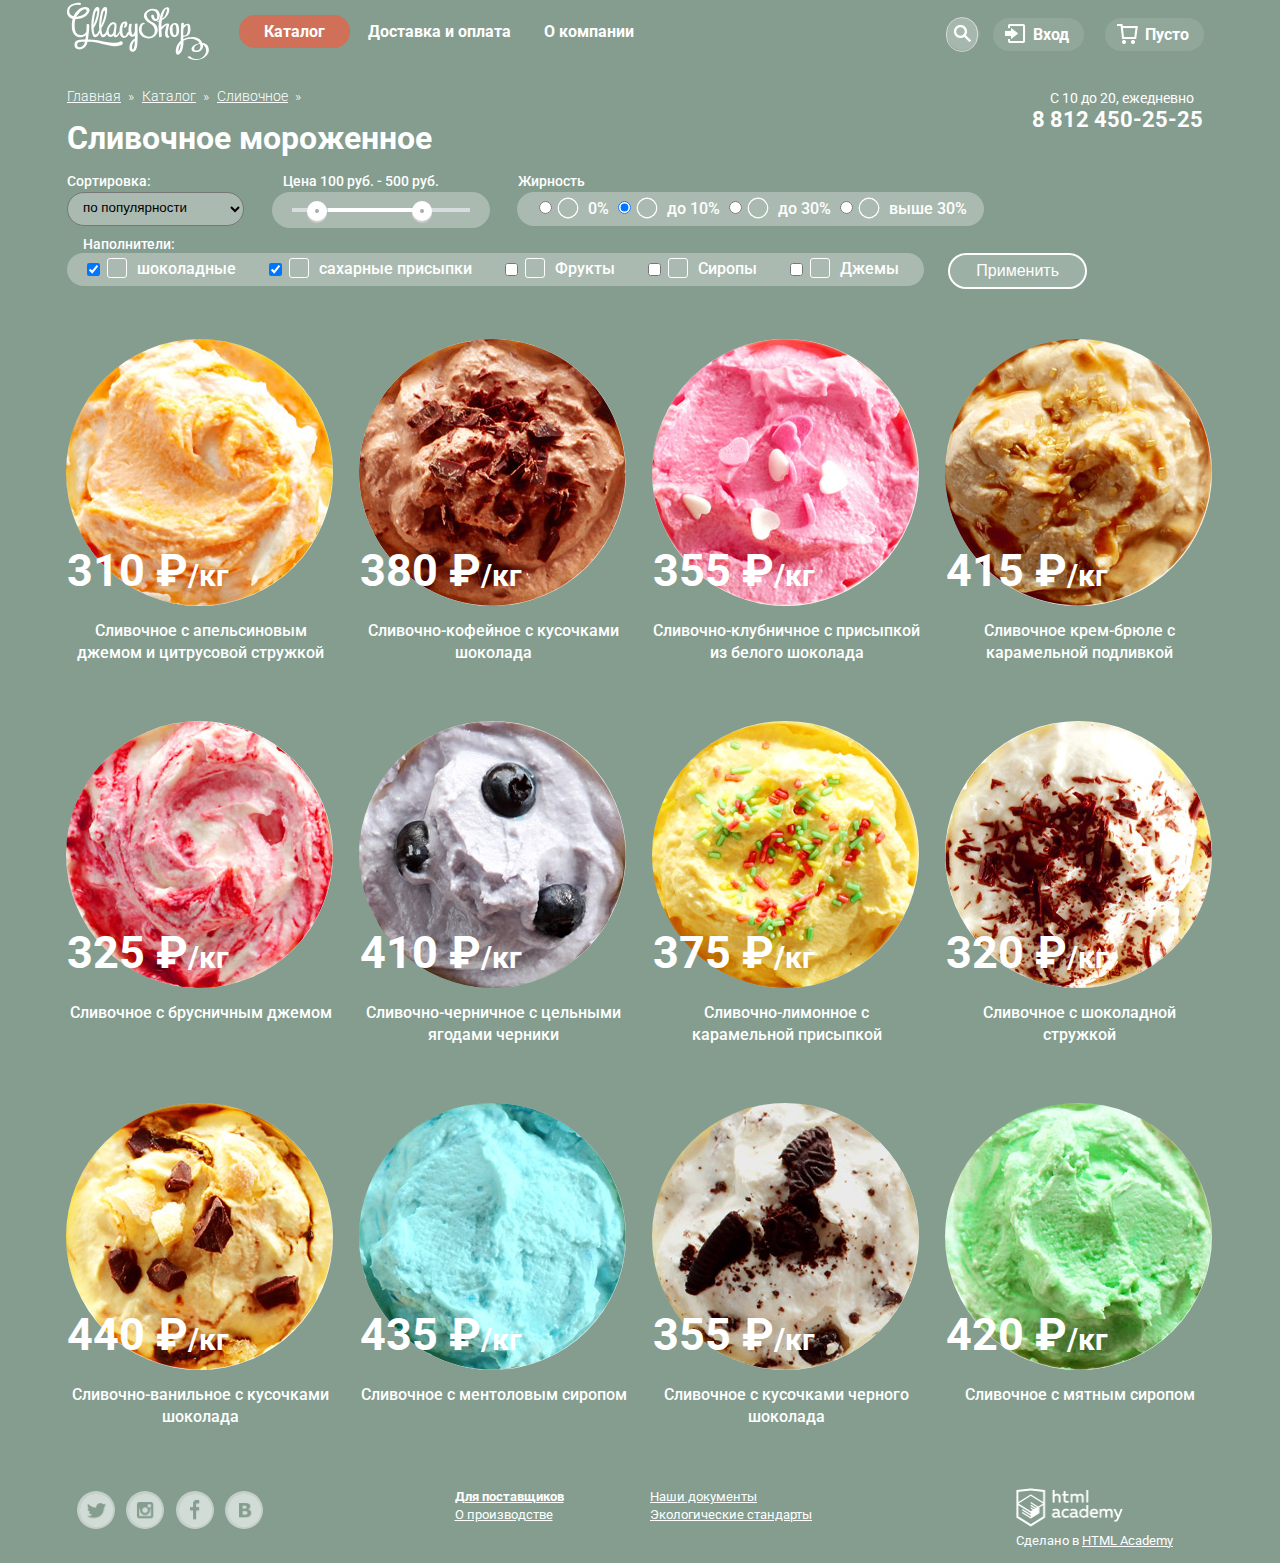
==== catalog.html @ 7d5a2103 "Оформил ползунки в фильтре" ====
<!DOCTYPE html>
<html lang="ru">
  <head>
    <meta charset="utf-8">
    <title>Мороженное Глейси</title>
    <link href="css/normalize.css" rel="stylesheet">
    <link href="https://fonts.googleapis.com/css?family=Roboto:400,500,700&amp;subset=cyrillic" rel="stylesheet">
    <link href="css/style.css" rel="stylesheet">
  </head>
  <body>
  	<header class="main-header">
      <a class="main-header-logo">
          <img src="img/index-logo.svg" width="185" height="53" alt="Логотип магазина Глейси">
        </a>
  		<nav class="main-navigation">
            <ul class="site-navigation">
              <li class="main-navigation-catalog"><span class="text-site-navigation"><a href="catalog.html">Каталог</a></span></li>
              <li class="main-navigation-li"><span class="text-site-navigation"><a href="payment.html">Доставка и оплата</a></span></li>
              <li class="main-navigation-li"><span class="text-site-navigation"><a href="company.html">О компании</a></span></li>
            </ul>
            <ul class="user-navigation">
              <li class="search"><a class="search-form" href="search-link"></a>
                <div class="search-block">
                    <input type="text" class="search-form" placeholder="Что ищем?">
                </div>
              </li>
              <li class="enter"><a class="enter-picture" href="login-link">Вход</a>
                <div class="enter-block">
                    <input class="enter-form" type="text" placeholder="Электронная почта">
                    <input class="enter-form" type="password" placeholder="Пароль">
                    <a href="#" class="button enter-button">Войти</a>
                    <a href="#" class="enter-text">Забыли пароль?</a>
                    <a href="#" class="enter-text">Новая регистрация</a>
                </div>
              </li>
              <li class="cart"><a class="basket" href="shopping-cart-link">Пусто</a></li>
            </ul>
      </nav>
  	</header>
  	<main class="container">
      <div class="time-phone-box">
      <span class="time">С 10 до 20, ежедневно<br></span>
      <span class="numbers">8 812 450-25-25</span>
      </div>
      <ul class="catalog-list">
        <li class="catalog-list-item"><a href="/">Главная</a></li>
        <li class="catalog-list-item"><a href="/catalog/">Каталог</a></li>  
        <li class="catalog-list-ice-cream"><a class="catalog-list-ice-cream-pick" href="/catalog/ice-cream/">Сливочное</a></li>
      </ul>

  		<h1>Сливочное мороженное</h1>

      
      <section class="sort-section">
        <form class="sort-form" method="get" action="https://echo.htmlacademy.ru">
          <div class="sort-cost-location">
          <div class="filter-type-name">Сортировка:
          <div class="filter-type-container">
            <select class="filter-type">
            <option value="popular" selected>по популярности</option>
            <option value="cheap">сначала недорогие</option>
            <option value="expensive">сначала дорогие</option>
            <option value="fatness">по жирности</option>
            </select> 
          </div>
          </div>

          <fieldset class="filter-item">
          <div class="range-name">Цена 100 руб. - 500 руб.</div>
            <div class="range-filter">
              <div class="range-controls">
                <div class="scale">
                  <div class="bar" style="margin-left: 20%; width: 50%"></div>
                </div>

            <div class="toggle toggle-min"></div>
            <div class="toggle toggle-max"></div>
            </div>
          </div>

          </fieldset>

          <div class="fatness-filter-name">Жирность</div>
          <div class="fatness-filter">
              <input type="radio" name="fat" value="0%" id="filter-fat-0">
              <label for="filter-fat-0">0%</label>

              <input type="radio" name="fat" value="10%" id="filter-fat-10" checked>
              <label for="filter-fat-10">до 10%</label>

              <input type="radio" name="fat" value="30%" id="filter-fat-30">
              <label for="filter-fat-10">до 30%</label>

              <input type="radio" name="fat" value="more30%" id="filter-fat-more-30">
              <label for="filter-fat-10">выше 30%</label>
        
          </div>
      </div>
            <div class="fillings-wrap">
            <div class="fillings-filter-name">Наполнители:</div>
              <div class="fillings-filter">
                <input type="checkbox" name="chocolate" id="chocolate" checked>
                <label for="chocolate">шоколадные</label>

                <input type="checkbox" name="sugar" id="sugar" checked>
                <label for="sugar">сахарные присыпки</label>

                <input type="checkbox" name="fruits" id="fruits">
                <label for="fruits">Фрукты</label>

                <input type="checkbox" name="syrups" id="syrups">
                <label for="syrups">Сиропы</label>

                <input type="checkbox" name="jams" id="jams">
                <label for="jams">Джемы</label>
              </div>
              <button class="filter-button" type="submit" value="Применить">Применить</button>
            </div>
        </form>
      </section>



  		<section class="products">
  			<h2 class="visually-hidden">Каталог сливочного мороженного</h2>
        <div class="catalog-box">
        <section class="box-item">
          <div class="item-hover">
             <a class="button btn-item-hover" href="#">Быстрый просмотр</a>
                <div class="item-hover-content"> 
  					<img src="img/ice-cream-1.jpg" width="267" height="267" alt="Сливочное с апельсиновым джемом и цитрусовой стружкой">
            <p class="item-price"><span>310 &#8381;</span>/кг</p>
            <a href="#">Сливочное с апельсиновым джемом и цитрусовой стружкой</a>
                </div>
  				</div>
        </section>
        <section class="box-item">
          <div class="item-hover">
  				  <a class="button btn-item-hover" href="#">Быстрый просмотр</a>
              <div class="item-hover-content"> 
            <img src="img/ice-cream-2.jpg" width="267" height="267" alt="Сливочно-кофейное с кусочками шоколада">
            <p class="item-price"><span>380 &#8381;</span>/кг</p>
            <a href="#">Сливочно-кофейное с кусочками шоколада</a>
              </div>
          </div>
        </section>
        <section class="box-item">
          <div class="item-hover">
  				  <a class="button btn-item-hover" href="#">Быстрый просмотр</a>
               <div class="item-hover-content"> 
            <img src="img/ice-cream-3.jpg" width="267" height="267" alt="Сливочно-клубничное с присыпкой из белого шоколада">
            <p class="item-price"><span>355 &#8381;</span>/кг</p>
            <a href="#">Сливочно-клубничное с присыпкой из белого шоколада</a>
               </div>
          </div>
        </section>
        <section class="box-item">
          <div class="item-hover">
  				  <a class="button btn-item-hover" href="#">Быстрый просмотр</a>
                <div class="item-hover-content"> 
            <img src="img/ice-cream-4.jpg" width="267" height="267" alt="Сливочное крем-брюле с карамельной подливкой">
            <p class="item-price"><span>415 &#8381;</span>/кг</p>
            <a href="#">Сливочное крем-брюле с карамельной подливкой</a>
                </div>
          </div>
        </div>
        </section>
        <div class="catalog-box">
        <section class="box-item">
          <div class="item-hover">
             <a class="button btn-item-hover" href="#">Быстрый просмотр</a>
                <div class="item-hover-content"> 
            <img src="img/ice-cream-5.jpg" width="267" height="267" alt="Сливочное с брусничным джемом">
            <p class="item-price"><span>325 &#8381;</span>/кг</p>
            <a href="#">Сливочное с брусничным джемом</a>
                </div>
          </div>
        </section>
        <section class="box-item">
          <div class="item-hover">
             <a class="button btn-item-hover" href="#">Быстрый просмотр</a>
                <div class="item-hover-content"> 
            <img src="img/ice-cream-6.jpg" width="267" height="267" alt="Сливочно-черничное с цельными ягодами черники">
            <p class="item-price"><span>410 &#8381;</span>/кг</p>
            <a href="#">Сливочно-черничное с цельными ягодами черники</a>
                </div>
          </div>
        </section>
        <section class="box-item">
          <div class="item-hover">
            <a class="button btn-item-hover" href="#">Быстрый просмотр</a>
               <div class="item-hover-content"> 
            <img src="img/ice-cream-7.jpg" width="267" height="267" alt="Сливочно-лимонное с карамельной присыпкой">
            <p class="item-price"><span>375 &#8381;</span>/кг</p>
            <a href="#">Сливочно-лимонное с карамельной присыпкой</a>
               </div>
          </div>
        </section>
        <section class="box-item">
          <div class="item-hover">
            <a class="button btn-item-hover" href="#">Быстрый просмотр</a>
                <div class="item-hover-content"> 
            <img src="img/ice-cream-8.jpg" width="267" height="267" alt="Сливочное с шоколадной стружкой">
            <p class="item-price"><span>320 &#8381;</span>/кг</p>
            <a href="#">Сливочное с шоколадной стружкой</a>
                </div>
          </div>
        </div>
        </section>
        <div class="catalog-box">
        <section class="box-item">
          <div class="item-hover">
             <a class="button btn-item-hover" href="#">Быстрый просмотр</a>
                <div class="item-hover-content"> 
            <img src="img/ice-cream-9.jpg" width="267" height="267" alt="Сливочно-ванильное с кусочками шоколада">
            <p class="item-price"><span>440 &#8381;</span>/кг</p>
            <a href="#">Сливочно-ванильное с кусочками шоколада</a>
                </div>
          </div>
        </section>
        <section class="box-item">
          <div class="item-hover">
             <a class="button btn-item-hover" href="#">Быстрый просмотр</a>
                <div class="item-hover-content"> 
            <img src="img/ice-cream-10.jpg" width="267" height="267" alt="Сливочное с ментоловым сиропом">
            <p class="item-price"><span>435 &#8381;</span>/кг</p>
            <a href="#">Сливочное с ментоловым сиропом</a>
                </div>
          </div>
        </section>
        <section class="box-item">
          <div class="item-hover">
             <a class="button btn-item-hover" href="#">Быстрый просмотр</a>
                <div class="item-hover-content"> 
            <img src="img/ice-cream-11.jpg" width="267" height="267" alt="Сливочное с кусочками черного шоколада">
            <p class="item-price"><span>355 &#8381;</span>/кг</p>
            <a href="#">Сливочное с кусочками черного шоколада</a>
                </div>
          </div>
        </section>
        <section class="box-item">
          <div class="item-hover">
            <a class="button btn-item-hover" href="#">Быстрый просмотр</a>
                <div class="item-hover-content"> 
            <img src="img/ice-cream-12.jpg" width="267" height="267" alt="Сливочное с мятным сиропом">
            <p class="item-price"><span>420 &#8381;</span>/кг</p>
            <a href="#">Сливочное с мятным сиропом</a>
                </div>
          </div>
        </div>
        </section>
  		</section>

    <footer class="main-footer">
      <div class="footer-social">
        <ul class="social-list">
          <li><a class="social-button" href="#"><span class="visually-hidden">Твиттер</span>
<svg id="Тветер" xmlns="http://www.w3.org/2000/svg" width="38" height="38" xmlns:xlink="http://www.w3.org/1999/xlink"  viewBox="0 0 37.219 37.22">
  <metadata><?xpacket begin="﻿" id="W5M0MpCehiHzreSzNTczkc9d"?>
<x:xmpmeta xmlns:x="adobe:ns:meta/" x:xmptk="Adobe XMP Core 5.6-c142 79.160924, 2017/07/13-01:06:39        ">
   <rdf:RDF xmlns:rdf="http://www.w3.org/1999/02/22-rdf-syntax-ns#">
      <rdf:Description rdf:about=""/>
   </rdf:RDF>
</x:xmpmeta>                          
<?xpacket end="w"?></metadata>
<defs>
    <style>
      .cls-1 {
        fill: #fff;
        fill-rule: evenodd;
        opacity: 0.5;
      }

      .cls-2 {
        opacity: 0.8;
      }
    </style>
  </defs>
  <path id="Обводка" class="cls-1" d="M46.925,2349.24a18.62,18.62,0,1,1-18.62,18.62A18.616,18.616,0,0,1,46.925,2349.24Zm-0.061,2.99a15.69,15.69,0,1,1-15.692,15.69A15.688,15.688,0,0,1,46.865,2352.23Z" transform="translate(-28.313 -2349.25)"/>
  <image id="Твитер" class="cls-2" x="2.688" y="2.75" width="32" height="32" xlink:href="[data-uri]">
</svg>
          </a></li>
          <li><a class="social-button" href="#"><span class="visually-hidden">Инстаграм</span>
            <svg id="Инста" xmlns="http://www.w3.org/2000/svg" xmlns:xlink="http://www.w3.org/1999/xlink" width="38" height="38" viewBox="0 0 37.219 37.22">
  <metadata><?xpacket begin="﻿" id="W5M0MpCehiHzreSzNTczkc9d"?>
<x:xmpmeta xmlns:x="adobe:ns:meta/" x:xmptk="Adobe XMP Core 5.6-c142 79.160924, 2017/07/13-01:06:39        ">
   <rdf:RDF xmlns:rdf="http://www.w3.org/1999/02/22-rdf-syntax-ns#">
      <rdf:Description rdf:about=""/>
   </rdf:RDF>
</x:xmpmeta>
                          
<?xpacket end="w"?></metadata>
<defs>
    <style>
      .cls-1 {
        fill: #fff;
        fill-rule: evenodd;
        opacity: 0.5;
      }

      .cls-2 {
        opacity: 0.8;
      }
    </style>
  </defs>
  <path id="Обводка" class="cls-1" d="M95.925,2349.24a18.62,18.62,0,1,1-18.62,18.62A18.616,18.616,0,0,1,95.925,2349.24Zm-0.061,2.99a15.69,15.69,0,1,1-15.692,15.69A15.688,15.688,0,0,1,95.865,2352.23Z" transform="translate(-77.313 -2349.25)"/>
  <image id="_" data-name="&apos;=]" class="cls-2" x="2.688" y="2.75" width="32" height="32" xlink:href="[data-uri]"/>
</svg>
          </a></li>
          <li><a class="social-button" href="#"><span class="visually-hidden">Фейсбук</span>
          <svg id="ФБ" xmlns="http://www.w3.org/2000/svg" xmlns:xlink="http://www.w3.org/1999/xlink" width="38" height="38" viewBox="0 0 37.218 37.22">
  <metadata><?xpacket begin="﻿" id="W5M0MpCehiHzreSzNTczkc9d"?>
<x:xmpmeta xmlns:x="adobe:ns:meta/" x:xmptk="Adobe XMP Core 5.6-c142 79.160924, 2017/07/13-01:06:39        ">
   <rdf:RDF xmlns:rdf="http://www.w3.org/1999/02/22-rdf-syntax-ns#">
      <rdf:Description rdf:about=""/>
   </rdf:RDF>
</x:xmpmeta>
                          
<?xpacket end="w"?></metadata>
<defs>
    <style>
      .cls-1 {
        fill: #fff;
        fill-rule: evenodd;
        opacity: 0.5;
      }

      .cls-2 {
        opacity: 0.8;
      }
    </style>
  </defs>
  <path id="Обводка" class="cls-1" d="M144.925,2349.24a18.62,18.62,0,1,1-18.619,18.62A18.616,18.616,0,0,1,144.925,2349.24Zm-0.06,2.99a15.69,15.69,0,1,1-15.692,15.69A15.687,15.687,0,0,1,144.865,2352.23Z" transform="translate(-126.313 -2349.25)"/>
  <image id="ФБ-2" data-name="ФБ" class="cls-2" x="2.687" y="2.75" width="32" height="32" xlink:href="[data-uri]"/>
</svg>

          </a></li>
          <li><a class="social-button" href="#"><span class="visually-hidden">Вконтакте</span>
          <svg id="ВК" xmlns="http://www.w3.org/2000/svg" xmlns:xlink="http://www.w3.org/1999/xlink" width="38" height="38" viewBox="0 0 37.218 37.22">
  <metadata><?xpacket begin="﻿" id="W5M0MpCehiHzreSzNTczkc9d"?>
<x:xmpmeta xmlns:x="adobe:ns:meta/" x:xmptk="Adobe XMP Core 5.6-c142 79.160924, 2017/07/13-01:06:39        ">
   <rdf:RDF xmlns:rdf="http://www.w3.org/1999/02/22-rdf-syntax-ns#">
      <rdf:Description rdf:about=""/>
   </rdf:RDF>
</x:xmpmeta>
                        
<?xpacket end="w"?></metadata>
<defs>
    <style>
      .cls-1 {
        fill: #fff;
        fill-rule: evenodd;
        opacity: 0.5;
      }

      .cls-2 {
        opacity: 0.8;
      }
    </style>
  </defs>
  <path id="Обводка_copy" data-name="Обводка copy" class="cls-1" d="M193.925,2349.24a18.62,18.62,0,1,1-18.619,18.62A18.616,18.616,0,0,1,193.925,2349.24Zm-0.06,2.99a15.69,15.69,0,1,1-15.692,15.69A15.687,15.687,0,0,1,193.865,2352.23Z" transform="translate(-175.313 -2349.25)"/>
  <image id="ВК-2" data-name="ВК" class="cls-2" x="2.687" y="2.75" width="32" height="32" xlink:href="[data-uri]"/>
</svg>

          </a></li>
        </ul>
      </div>
      <div class="footer-documetation-location">
      <p class="footer-documetation work-info">
        <a href="supplies.html"><b>Для поставщиков</b></a><br>
        <a href="production.html">О производстве</a>
      </p>
      <p class="footer-documetation operation-info">
        <a href="documentation.html">Наши документы</a><br>
        <a href="ecology.html">Экологические стандарты</a>
      </p>
      </div>
      <p class="footer-logo">
        <a class="footer-logo">
        <img src="img/logo-htmlacademy-small.png" width="107" height="40" alt="Логотип HTML Academy">
        </a><br>
        Сделано в <a href="https://htmlacademy.ru">HTML Academy</a>
        </p>
    </footer>
  </body>
</html>
---- css/style.css ----
body {
	margin: 0;
	padding: 0;

	font-family: Roboto, "Arial", sans-serif;
	font-size: 16px;
	line-height: 22px;
	font-weight: 500;
	color: #ffffff;
	background-color: #849d8f;
	background-position: center;
	background-repeat: no-repeat;
}
a {
	text-decoration: none;
}
img {
	max-width: 100%;
	height: auto;
}
.main-navigation {
	font-size: 16px;
	line-height: 18px;
	font-weight: bold;
	color: #ffffff;
}
.site-navigation,
.site-navigation-list,
.site-navigation-link,
.user-navigation,
.shop-list,
.social-list,
.catalog-press,
.catalog-list,
.catalog-ice,
.ice-cream-list {
	list-style: none;
}
.site-navigation a,
.user-navigation a,
.site-navigation-link a,
.social-list a,
.work-info a,
.operation-info a,
.catalog-press a,
.catalog-ice a,
.ice-cream-list a {
	color: #ffffff;
}
.catalog-press {
	background-color: d07058;
}
.catalog-list {
	font-size: 14px;
	line-height: 16px;
	font-weight: normal;
	color: #ffffff;
	text-decoration: underline;
}
.catalog-list a {
	color: #ffffff;
}
.catalog-ice {
	font-size: 14px;
	line-height: 16px;
	font-weight: normal;
	color: #ffffff;
	text-decoration: none;
}
.catalog-label {
	font-size: 14px;
	line-height: 16px;
	font-weight: 500;
	color: #ffffff;
	text-decoration: none;
}
.ice-cream-list {
	display: flex;
	justify-content: space-between;
	margin: 0;
	padding: 0;
	font-size: 16px;
	line-height: 22px;
	font-weight: 500;
	color: #ffffff;
	text-decoration: underline;
}
.ice-cream-list a:hover {
	color: #ffbc9e;
}
.ice-cream-item {
	width: 267px;
}
.catalog-price-item {
    font-size: 45px;
    line-height: 45px;
    font-weight: bold;
}
.new-ice p {
	font-size: 14px;
	line-height: 16px;
	font-weight: bold;
	color: #323232;
}
.time {
	font-size: 14px;
	line-height: 16px;
	font-weight: bold;
	color: #ffffff;
}
.phone {
	font-size: 22px;
	line-height: 24px;
	font-weight: bold;
	color: #ffffff;
}
.site-wrapper {
  min-width: 940px;
  background-color: #849d8f;
  background-image: url('../img/ice-1.png');
  background-repeat: no-repeat;
  background-position: top center;
  transition: background-image 0.5s ease, background-color 0.5s ease;
}
.site-wrapper::before,
.site-wrapper::after {
  content: "";
  visibility: hidden;
}
.site-wrapper::before {
  background-image: url('../img/ice-2.png');
}
.site-wrapper::after {
  background-image: url('../img/ice-3.png');
}
.slider {
  position: relative;
  padding-top: 321px;
  text-align: center;
  color: #ffffff;
}
.slider-list {
  margin: 0;
  padding: 0;
  list-style: none;
}
.slide-title {
  width: 700px;
  margin: 0 auto;
  margin-bottom: 27px;
  font-size: 60px;
  line-height: 60px;
  font-weight: 800;
}
.button {
  display: inline-block;
  padding: 12px 44px;
  font-weight: 600;
  font-size: 31px;
  line-height: 41px;
  text-align: center;
  color: #ffffff;
  vertical-align: top;
  text-decoration: none;
  text-shadow: 0 2px 5px rgba(160, 32, 11, 0.76);
  background: linear-gradient(to bottom, #f26843 0%, #e74a35 100%);
  border-radius: 50px;
  box-shadow: 0 2px 2px rgba(172, 16, 0, 0.64);
  border: none;
  cursor: pointer;
}
.button:hover {
  background: linear-gradient(to bottom, #f58669 0%, #ec6f5e 100%);
  box-shadow: 0 2px 2px rgba(172, 16, 0, 1);
}
.button:active {
  background: linear-gradient(to bottom, #d84732 0%, #e1613e 100%);
  box-shadow: inset 0 2px 2px rgba(172, 16, 0, 1);
}
.slider-controls label {
  display: inline-block;
  width: 17px;
  height: 17px;
  margin-right: 8px;
  vertical-align: top;
  background-color: transparent;
  border: 2px solid #ffffff;
  border-radius: 50%;
  cursor: pointer;
}
.slider-controls {
  position: absolute;
  bottom: 63px;
  left: 0;
  z-index: 20;
  font-size: 0;
}
.visually-hidden {
  position: absolute;
  width: 1px;
  height: 1px;
  clip: rect(0, 0, 0, 0);
}
.slide {
  display: none;
}
#product-1:checked ~ .site-wrapper {
  background-color: #849d8f;
  background-image: url('../img/ice-1.png');
}
#product-2:checked ~ .site-wrapper {
  background-color: #8996a6;
  background-image: url('../img/ice-2.png');
}
#product-3:checked ~ .site-wrapper {
  background-color: #9d8b84;
  background-image: url('../img/ice-3.png');
}
#product-1:checked ~ .site-wrapper #slide1,
#product-2:checked ~ .site-wrapper #slide2,
#product-3:checked ~ .site-wrapper #slide3 {
  display: block;
}
#product-1:checked ~ .site-wrapper label[for="product-1"],
#product-2:checked ~ .site-wrapper label[for="product-2"],
#product-3:checked ~ .site-wrapper label[for="product-3"] {
  background-color: #ffffff;
}
.blog {
	font-size: 16px;
	line-height: 22px;
	font-weight: 500;
	color: #323232;
	background-color: #849d8f;
	background-image: url('../img/strawberry.png');
	background-repeat: no-repeat;
}
.blog a {
	font-size: 24px;
	line-height: 30px;
	color: #323232;
	text-decoration: underline;
}
.blog a:hover {
	color: #ffbc9e;
}
.subscription {
	font-size: 16px;
	line-height: 22px;
	font-weight: normal;
	color: #5a5a5a;
	background-color: #849d8f;
	background-image: url('../img/post-background.png');
	background-repeat: no-repeat;
}
.work-info {
	font-size: 13px;
	line-height: 18px;
	font-weight: normal;
	color: #ffffff;
	text-decoration: underline;
}
.operation-info {
	font-size: 13px;
	line-height: 18px;
	font-weight: normal;
	color: #ffffff;
	text-decoration: underline;
}
.footer-logo {
	font-size: 13px;
	line-height: 18px;
	font-weight: normal;
	color: #ffffff;
}
.footer-logo a {
	color: #ffffff;
	text-decoration: underline;
}
.footer-logo a:hover,
.work-info a:hover {
	font-size: 13px;
	line-height: 18px;
	font-weight: normal;
	color: #ffbc9e
}
.operation-info a:hover {
	font-size: 13px;
	line-height: 18px;
	font-weight: normal;
	color: #ffbc9e
}
.footer-logo a:focus,
.work-info a:focus {
	font-size: 4,56px;
	line-height: 5,13px;
	color: #ffbc9e;
}
.operation-info a:focus {
	font-size: 4,56px;
	line-height: 5,13px;
	color: #ffbc9e;
}
.address-template {
	font-size: 14px;
	line-height: 20px;
	font-weight: normal;
	color: #323232;
}
.address-item {
	font-size: 18px;
	line-height: 24px;
	font-weight: bold;
	color: #323232;
}
.login-password-info, 
.new-registration {
	font-size: 13px;
	line-height: 24px;
	font-weight: normal;
	color: #323232;
}
.login-password-info a:hover, 
.new-registration a:hover {
	color: #e84d37;
}	
.main-header {
	display: flex;
	padding-top:10px;
	padding: 0px;
    min-height: 35px;
    width: 1146px;
    margin: 0 auto;
    align-items: center;
}
.main-header img {
  float: left;
  width: 153px;
  height: 63px;
}
.main-header-logo {
	display: block;
}
.main-navigation {
  display: flex;
  width: 1085px;
  margin: 0;
  padding: 0;	
  justify-content: space-between;
  list-style: none;
}
.main-navigation ul {
  margin: 0;
  margin-left: 30px;
  padding: 0;
}
.main-navigation li {
  position: relative;
  display: flex;
  align-items: center;
  min-height: 18px;
  vertical-align: top;
}


.main-navigation-li:hover > a,
.main-navigation a:active {
  margin: 0;
  padding: 0;
  color: black;
  background: #f7f6f3;
}

.main-navigation a:active {
  background: #ededed;
  box-shadow: #696969;
}
.site-navigation-list {
  position: absolute;
  top: 32px;
  left: -38px;
  display: none;
  width: 145px;
  padding: 0;
  color: #323232;
  background-color: #f8f7f4;
  border-radius: 5px;
  box-shadow: 0px 20px 20px 0px rgba(0, 0, 0, 0.6);
}
li:hover .site-navigation-list {
  display: block;
  z-index: 100;
}
.site-navigation-list li {
  margin: 0;
  margin-top: 2px;
  margin-bottom: 3px;
  padding: 0;
}
.site-navigation-list li:first-child {
  display: block;
  width: 113px;
  margin-right: 8px;
  margin-top: 0px;
  margin-left: 6px;
  padding-top: 11px;
  padding-bottom: 4px;
  padding-left: 16px;
  border-bottom: 1px solid #d1d0ce;
  min-height: 17px;
}
.site-navigation-list a {
  display: block;
  width: 123px;
  margin: 0;
  padding-top: 5px;
  padding-bottom: 6px;
  padding-left: 20px;
  font-size: 14px;
  line-height: 16px;
  color: #323232;
  border: 0;
}
.site-navigation-list a:active {
  margin: 0;
  background-color: #d07058;
  border-radius: 0;
  box-shadow: none;
}
.site-navigation-list a:hover,
.site-navigation-list a:active {
  font-weight: 400;
}
.site-navigation-list a:hover {
  margin: 0;
  color: #323232;
  background-color: #fbded7;
  border-radius: 0;
}
.site-navigation-list a:active {
  margin: 0;
  color: #323232;
  background-color: #f6b5a5;
  border-radius: 0;
  box-shadow: none;
}
.site-navigation {
	margin: 0;
	padding: 0;
	display: flex;
	width: 410px;
	align-items: center;
	justify-content: space-between;
}
.site-navigation a {
    padding: 0 15px;
    border-radius: 16px;
	line-height: 33px;
}
.site-navigation li:hover {
	border-radius: 16px;
    background-color: #f8f7f4;
    color: #000000;
}
.site-navigation a:hover {
    color: #000000;
}
.site-navigation a:active {
    color: #000000;
}
.site-navigation a:focus {
    color: #000000;
}
.user-navigation {
	display: flex;
	margin: 0 auto;
	padding: 0;
	width: 267px;
	justify-content: space-between;
}
.user-navigation > li > a {
    color: #ffffff;
    line-height: 33px;
    padding: 0 15px;
    margin: 10px 9px 0 0;
    height: 33px;
    background-color: rgba(255, 255, 255, 0.1);
    margin-top: 5px;
    border-radius: 16px;
}
.user-navigation > li > a:hover {
    background-color: #ffffff;
    color: #000000;
} 
.user-navigation a:focus,
.user-navigation a:hover {
    color: #000000;
    background-color: #ffffff;
    border-radius: 16px;
}
.search {
	position: relative;
	width: 35px;
}
.enter {
	position: relative;
}
.cart {
    position: relative;
}
.user-navigation .search a:focus,
.user-navigation .search a:hover {
    background-color: #849d8f;
}
.search-form::before {
    content: "";
    width: 34px;
    height: 34px;
    top: 5px;
    left: 0px;
    position: absolute;
    display: inline-block;
    background-image: url('../img/search.png');
    background-position: 0 0;
 }
 .search-form:hover::after {
    content: "";
    width: 34px;
    height: 34px;
    top: 5px;
    right: 15px;
    position: absolute;
    display: inline-block;
    background-image: url('../img/search-0.png');
    background-position: 0 0;
 }
.search:hover .search-block,
.enter:hover .enter-block,
.cart:hover .cart-block {
    display: block;
}
.enter-picture::before {
    content: "";
    width: 34px;
    height: 34px;
    top: 12px;
    left: 12px;
    position: absolute;
    display: inline-block;
    background-image: url('../img/enter.png');
    background-repeat: no-repeat;
 }
 .enter-picture:hover::after {
    content: "";
    width: 34px;
    height: 34px;
    top: 12px;
    left: 12px;
    position: absolute;
    background-image: url('../img/enter_copy.png');
    background-repeat: no-repeat;
 }
 .user-navigation .enter a {
 	padding-left: 40px;
 }
.enter:hover .enter-block {
	color: #323232;
}
.basket::before {
    content: "";
    width: 34px;
    height: 34px;
    top: 12px;
    left: 12px;
    position: absolute;
    display: inline-block;
    background-image: url('../img/basket.png');
    background-repeat: no-repeat;
 } 
 .basket:hover::after {
    content: "";
    width: 34px;
    height: 34px;
    top: 12px;
    left: 12px;
    position: absolute;
    background-image: url('../img/basket_copy.png');
    background-repeat: no-repeat;
 }
 .user-navigation .cart a {
 	padding-left: 40px;
 }
.search-block {
    position: absolute;
    top: 43px;
    right: 9px;
    z-index: 100;
    display: none;
    padding: 15px 16px;
    background: #f8f7f4;
    border-radius: 5px;
    box-shadow: 0 20px 20px rgba(0, 0, 0, 0.4);
}
.search-form {
    background-color: #ffffff;
    color: #999999;
    font-size: 14px;
    height: 37px;
    width: 300px;
    margin: 0;
    padding: 10px;
    border: 1px solid #d3d3d2;
}
.enter-block {
    position: absolute;
    top: 43px;
    right: 9px;
    z-index: 100;
    display: none;
    padding: 15px 16px;
    background-color: #f8f7f4;
    border-radius: 5px;
}
.enter-form {
    background-color: #fff;
    color: #323232;
    font-size: 0.875px;
    font-size: 14px;
    height: 37px;
    width: 250px;
    margin: 0;
    padding-left: 12px;
    border: 1px solid #d3d3d2;
    margin-bottom: 10px;
}
.enter-button {
    float: left;
    padding: 3px 27px 4px 30px;
    margin-top: 5px;
    margin-right: 20px;
    font-size: 15px;
    font-weight: bold;
    border: none;
}
.enter-text {
    float: right;
    text-decoration: underline;
    font-size: 13px;
    font-weight: normal;
    color: #333333;
    margin-right: 10px;
    line-height: 20px;
}
.container {
  width: 1146px;
  margin: 0 auto;
  padding: 0 20px;
}
.time-phone-box {
	margin-right: 10px;
	display: block;
	float: right;
}
.time {
	font-size: 14px;
    font-weight: normal;
    padding-left: 18px;
}
.numbers {
    font-size: 22px;
    font-weight: bold;
}
.promo {
	display: flex;
	margin: 0;
	padding: 0;
	justify-content: space-between;	
}
.promo-item {
	width: 560px;
	padding-left: 10px;
}
.news-location {
	display: flex;
	margin: 0;
	padding: 0;
	justify-content: space-between;
}
.news-location-item {
	width: 560px;
}
.about-shop-list {
	display: flex;
	margin: 0;
	padding: 0;
	justify-content: space-between;
}
.about-shop-list-item {
	width: 542px;
}
.main-footer {
	display: flex;
	width: 1146px;
	margin: 0 auto;
	margin-top: 10px;
	padding: 0 10px;

	justify-content: space-between;
}
.social-list {
	display: flex;
	margin-left: 0;
	padding-left: 0;
	justify-content: space-between;
	width: 186px;
}
.social-button:hover path {
    fill: #ffffff;
}
.footer-documetation-location {
	display: flex;
	width: 560px;
	justify-content: space-between;
}
.work-info {
	width: 267px;
	padding-left: 150px;
}
.operation-info {
	width: 293px;
	padding-left: 0px;
}
.footer-logo {
	width: 267px;
	text-align: right;
	padding-right: 50px;
}
.catalog-list {
	display: flex;
	justify-content: flex-start;
}
.catalog-list {
    list-style:none;
    margin: 24px 0 8px;
    padding: 0;
}
.catalog-list li {
    position: relative;
    display: inline-block;
    max-width: 170px;
    font-weight: 300;
    line-height: 1.3;
    vertical-align: top;
    text-overflow: ellipsis;
    padding: 0 21px 0 0;
}
.catalog-list li::after {
    display: block;
    content:' »';
    position:absolute;
    top: 0;
    right: 8px;
}
.catalog-list-ice-cream {
    pointer-events: none;
    cursor: default;
    text-decoration: none;
    list-style: none;
}
.catalog-list .catalog-list-ice-cream {
	text-decoration: none;
}
.sort-cost-location {
	display: flex;
	position: relative;
	width: 1146px;
	margin: 0 auto;
	justify-content: flex-start;
}
.sort-popular {
	width: 193px;
}
.cost-location {
	width: 221px;
}
.fat-location {
	width: 411px;
}
.fat-list {
	display: flex;
	list-style: none;
}
.catalog-fillers {
	display: flex;
	list-style: none;
}
.promo::after {
  content: "";
  display: table;
  clear: both;
}
.promo-item {
  width: 520px;
  margin-top: 41px;
  margin-bottom: 40px;
  padding: 15px 21px 23px 19px;
  min-height: 191px;
}
.promo-item:first-child {
  float: left;
  background-color: #73172b;
  background-image: url('../img/raspberry.jpg');
  border-radius: 11px;
}
.promo-item:last-child {
  float: right;
  background-color: #3a2217;
  background-image: url('../img/chocolate.jpg');
  border-radius: 11px;
}
.promo-item h2 {
  margin-bottom: -2px;
}
.promo-item p {
  margin-bottom: 44px;
  font-weight: 700;
  font-size: 18px;
  line-height: 22px;
}
.promo-item .button {
  display: block;
  float: right;
  padding: 10px 25px 11px 21px;
  font-weight: 700;
  font-size: 18px;
  line-height: 24px;
  text-align: center;
  min-height: 24px;
}
.shop {
  margin-top: 170px;
  margin-bottom: 40px;
  padding: 25px 15px 22px 20px;
  font-size: 16px;
  line-height: 22px;
  color: #323232;
  background-color: #eadcbe;
  background-image: url('../img/waffle.png');

  min-height: 246px;
  border-radius: 15px;
}
.shop p {  
  margin: 0;
  width: 488px;
  padding-left: 57px;
}
.shop > p {
  width: auto;
  margin-bottom: 10px;
  padding-left: 0;
  font-weight: 500;
  font-size: 24px;
  line-height: 30px;
}
.shop-left {
  float: left;
  margin-right: 20px;
}
.shop-right {
  float: right;
}
.news-location: {
	display: flex;
	justify-content: space-between;
}
.blog {
  margin-bottom: 40px;
  width: 540px;
  float: left;
  padding: 22px 0px 0px 20px;
  color: black;
  font-size: 16px;
  line-height: 22px;
  background-color: white;
  background-image: url('../img/strawberry.png');
  min-height: 198px;
  border-radius: 11px;
}
.blog p {
  margin: 0;
  margin-bottom: 5px;
}
.blog a {
  display: inline-block;
  width: 290px;
  font-weight: 700;
  font-size: 24px;
  line-height: 30px;
  color: black;
  border: 0;
  text-decoration: underline;
  vertical-align: top;
}
.subscription {
  float: right;
  width: 560px;
  background-image: url('../img/post-image.png');
  border-radius: 11px;
  min-height: 220px;
  background-color: #849d8f;
  height: auto;
}
.subscription .wrap {
  width: 511px;
  margin: 0 auto;
  margin-top: 5px;
  padding: 29px 18px 29px 21px;
  background-color: #f8f7f4;
  min-height: 151px;
  vertical-align: middle;
  border-radius: 10px;
}
.subscription p {
  margin: 0;
  margin-bottom: 37px;
  font-size: 16px;
  line-height: 22px;
}
.subscription input[type="email"] {
  width: 349px;
  margin-right: 4px;
  padding-top: 8px;
  padding-bottom: 8px;
  padding-left: 15px;
  border: 1px solid rgba(70, 70, 70, 0.48);
  border-radius: 4px;
  min-height: 13px;
}
.subscription input[type="submit"] {
  position: relative;
  left: 6px;
  top: -1px;
  width: 130px;
  height: 45px;
  font-size: 18px;
  line-height: 22px;
  color: white;
}
.wrap .button {
  display: block;
  float: right;
  padding: 8px 10px 8px 11px;
  font-weight: bold;
  font-size: 18px;
  line-height: 24px;
  text-align: center;
  min-height: 24px;
  color: #ffffff;
}
.feedback {
  position: relative;
  width: auto;
  margin: 0px auto;
  background-color: #e9e1c2; 
  background-image: url('../img/map.png');
  background-repeat: no-repeat;
}
.feedback p {
  margin: 0;
}
.map-info {
  position: absolute;
  top: 0;
  right: 0;
  width: 277px;
  margin-top: 63px;
  margin-right: 27px;
  padding-top: 30px;
  padding-left: 25px;
  background-color: white;
  border-radius: 10px;
  min-height: 270px;
}
.feedback .button {
  display: inline-block;
  margin: 0;
  padding: 0;
  width: 250px;
  margin-left: 1px;
  padding-top: 9px;
  font-weight: bold;
  font-size: 18px;
  line-height: 24px;
  min-height: 36px;
  text-align: center;
  vertical-align: top;
}
.map-info p {
  margin-bottom: 25px;
  font-size: 14px;
  line-height: 20px;
  color: black;
}
.hits-box {
  margin-bottom: 40px;
  margin: 0;
  padding: 0;
  font-size: 16px;
  line-height: 22px;
  min-height: 246px;
}
.box-item,
.item-hover-content {
  position: relative;
  display: inline-block;
  float: left;
  width: 267px;
  margin-right: 26px;
  margin-bottom: 40px;
  text-align: center;
  vertical-align: top;
  min-height: 322px;
}
.item-hover-content {
  margin-bottom: -22px;
}
.item-hover {
  position: absolute;
  top: -5px;
  left: -5px;
  width: 277px;
  padding: 0;
  background-color: inherit;
  border-radius: 4px;
  z-index: 45;
}
.box-item:hover .item-hover {
  background-color: rgba(97, 97, 96, 0.3); 
  z-index: 50;
  min-height: 353px;
}
.box-item:hover .btn-item-hover {
  display: inline-block;
  vertical-align: top;
  z-index: 55;
}
.btn-item-hover {
  position: absolute;
  left: 38px;
  bottom: 21px;
  display: none;
  width: 170px;
  padding: 11px 15px 1px 15px;
  font-size: 18px;
  line-height: 24px;
  min-height: 34px;
}
.item-hover-content {
  top: 5px;
  left: 5px;
}
.index-items .box-item::after {
  content: "";
  position: absolute;
  left: 0;
  top: 0;
  width: 61px;
  height: 61px;
  background-color: inherit;
  background-image: url('../img/hit.png');
  z-index: 50;
}
.box-item:last-child {
  margin-right: 0;
}
.box-item img {
  width: 267px;
  height: 267px;
  margin-left: -2px;
  border-radius: 50%;
}
.item-price {
  position: relative;
  top: -94px;
  font-weight: 700;
  font-size: 30px;
  line-height: 45px;
  text-align: left;
}
.item-price span {
  font-size: 45px;
}
.item-price img {
  width: 31px;
  height: 33px;
  margin-left: -8px;
  border-radius: 0;
}
.item-hover-content a {
  position: relative;
  top: -102px;
  line-height: 22px;
  z-index: 20;
  color: #ffffff;
}
.item-wrap-a {
  width: 258px;
  margin: 0 auto;
}
.catalog-box {
	margin-top: 20px;
	display: flex;
	justify-content: space-between;
}
.filter-form input[type=submit] {
    float: left;
    margin-top: 23px;
    margin-bottom: 0;
    border: 2px solid #fff;
    box-shadow: none;
    background-image: none;
    background-color: #9aaea3;
    line-height: 1.3;
    padding: 6px 27px;
}
.filter-form input[type=submit]:active {
    background-color: #eaeaea;
    color: #000;
    box-shadow: inset 0 2px 1px #696969;
}
.filter-form input[type=submit]:hover {
    background-color: #fafbfb;
    color: #000;
}
.filter-type-container::after {
    top: 15px;
    right: 15px;
    width: 0;
    height: 0;
    border: 4px solid #fff;
}
.filter-type {
    display: block;
    background: #aabab0;
    border-radius: 20px;
    text-overflow: ellipsis;
    padding: 6px 25px 9px 11px;
}
.text-filter {
	font-size: bold;
	color: red;
}
.filter-type span {
	color: blue;
}
.filter-type-container:hover .filter-type {
    background: #fff;
    color: #000;
}
.filter-type-name {
    max-width:170px;
    margin-bottom:7px;
    font-size:14px;
}
.filter-type-container {
	top: 20px;
}
.range-name {
    position: relative;
    max-width: 170px;
    margin-bottom: 7px;
    padding-left: 16px;
    font-size: 14px;
    margin-left: 30px;
}
.range-filter {
	position: absolute;
	left: 205px;
	top: 22px;
    width: 218px;
    color: #fff;
    background: #aabab0;
    border-radius: 20px;
    text-overflow: ellipsis;
}
.fatness-filter-name {
	left: 435px;
	position: absolute;
    padding-left: 16px;
    font-size: 14px;
}
.fatness-filter {
	position: absolute;
	left: 430px;
	top: 22px;
    padding-left: 17px;
    padding-right: 17px;
    background: #aabab0;
    border-radius: 20px;
    margin-left: 20px;
}
.fatness-filter label {
    display:inline-block;
    position:relative;
    max-width:750px;
    min-height:22px;
    padding-left:29px;
    font-size:16px;
    margin-top: 6px;
    margin-bottom: 6px;
    cursor:pointer;
}
.fatness-filter label::before {
    content: '';
    position: absolute;
    top: 1px;
    left: 0;
    width: 12px;
    height: 12px;
    border: 3px solid #aabab0;
    border-radius: 50%;
    box-shadow: 0 0 0 1.4px #fff;
}
.fatness-filter label:hover::before {
    box-shadow: 0 0 0 2.4px #fff;
}
.fillings-wrap {
	position: relative;
    display: flex;
    justify-content: space-between;
    width: 1020px;
}
.fillings-filter-name {
    position: relative;
    max-width: 170px;
    padding-left: 16px;
    font-size: 14px;
    text-overflow: ellipsis;
}
.fillings-filter {
	position: absolute;
	margin: 0;
	padding: 0;
	top: 20px;
    padding-left:16px;
    padding-top: 5px;
    background: #aabab0;
    border-radius: 20px;
}
.fillings-filter label {
    display:inline-block;
    position:relative;
    max-width:750px;
    min-height:22px;
    margin-right:25px;
    margin-bottom:6px;
    padding-left:30px;
    font-size:16px;
    cursor:pointer;
    vertical-align:middle;
}
.fillings-filter label::before {
    content:'';
    display:block;
    position:absolute;
    left:0;
    width:18px;
    height:18px;
    border:1px solid #fff;
    border-radius:3px;
}
.apply {
	position: absolute;
	width: 55px;
	top: 25px;
	right: 150px;
	background-color: #a6b7ae;
	border-radius: 20px;
	padding: 3px 11px 3px 11px;
}
.btn-filter {
	display: inline-block;
}
.btn-filter:hover {
	color: #353535;
	background-color :#fff
}
.btn-filter:active {
	padding: 7px 28px 7px 30px;
	color: #353535;
	background-color: #eaeaea;
	border: 0;
	box-shadow: inset 0 2px 1px #696969;
}
.products {
	margin-top: 50px;
}
.appointment-form {
    position: fixed;
    display: none;
    top: 50%;
    left: 50%;
    z-index: 100;
    box-sizing: border-box;
    width: 476px;
    height: 442px;
    margin-top: -221px;
    margin-left: -238px;
    padding-right: 25px;
    padding-left: 25px;
    color: #323232;
    background-color: #f8f7f4;
    border-radius: 10px;
}
.appointment-form p {
    font-weight: bold;
    font-size: 24px;
    line-height: 28px;
    margin: 16px 0 0;
}
.appointment-form input {
    box-sizing: border-box;
    width: 267px;
    margin-left: 0;
}
.name-feedback {
	margin-top: 20px;
	padding: 10px 20px 10px 20px;
}
.email-feedback {
	margin-top: 20px;
	padding: 10px 20px 10px 20px;
}
.message-feedback {
    display: block;
    list-style: none;
	margin: 0;
	padding: 0;
	min-height: 40%;
	margin-top: 20px;
	padding: 10px 20px 10px 20px;
}
.position-close {
	position: relative;
}
.modal-close {
    position: absolute;
    top: 15px;
    right: 15px;
    width: 17px;
    height: 17px;
    font-size: 0;
    font-weight: 400;
    background-color: #f8f7f4;
    border: 0;
    outline: 0;
    cursor: pointer;
}
.modal-close::before, 
.modal-close::after {
    content: "";
    position: absolute;
    width: 19px;
    height: 3px;
    left: -2px;
    background-color: #323232;
}
.modal-close::before {
	transform: rotate(45deg);
}
.modal-close::after {
	transform: rotate(-45deg);
}
.button-send {
    float: right;
    margin-top: 15px;
    padding: 10px 15px;
    font: inherit;
    margin: 0;
    text-align: center;
    color: #ffffff;
    background: linear-gradient(to bottom, #f26843 0%, #e74a35 100%);
    border-radius: 50px;
    box-shadow: 0 2px 2px rgba(172, 16, 0, 0.64);
    border: none;
}
.main-navigation-catalog {
    background-color: #d07058;
    margin: 0;
    padding: 0;
    padding: 0px 10px;
    border-radius: 16px;
}
.main-navigation-catalog > li > a {
	color: #d07058;
	background-color: #d07058;
}
.sort-form button {
    margin-top: 20px;
    padding: 7px 26px;
    font-weight: 500;
    font-size: 16px;
    line-height: 18px;
    border: 2px solid #fff;
    border-radius: 19px;
    outline: none;
    color: #fff;
    background-color: rgba(255,255,255,.2);
    cursor: pointer;
}
.sort-form button:hover {
	background-color: transparent;
}


.filter-item {
  margin: 0;
  padding: 0;
  border: none;
}
.range-controls {
	position: relative;
	height: 20px;
	padding-top: 16px;
	padding-right: 20px;
    padding-left: 20px;
}
.range-controls .scale {
  height: 4px;

  background: #d7dcde;
}
.range-controls .bar {
  width: 70%;
  height: 4px;
  background: #ffffff;
}
.range-controls .toggle {
  position: absolute;
  top: 9px;
  left: 40px;
  width: 4px;
  height: 4px;
  padding: 0;
  border: 8px solid #ffffff;
  background-color: #ababab;
  border-radius: 50%;
  box-shadow: 0 2px 1px 0 #cfcfcf;
  cursor: pointer;
}
.range-controls .toggle-min {
  left: 35px;
}
.range-controls .toggle-max {
  left: 140px;
}
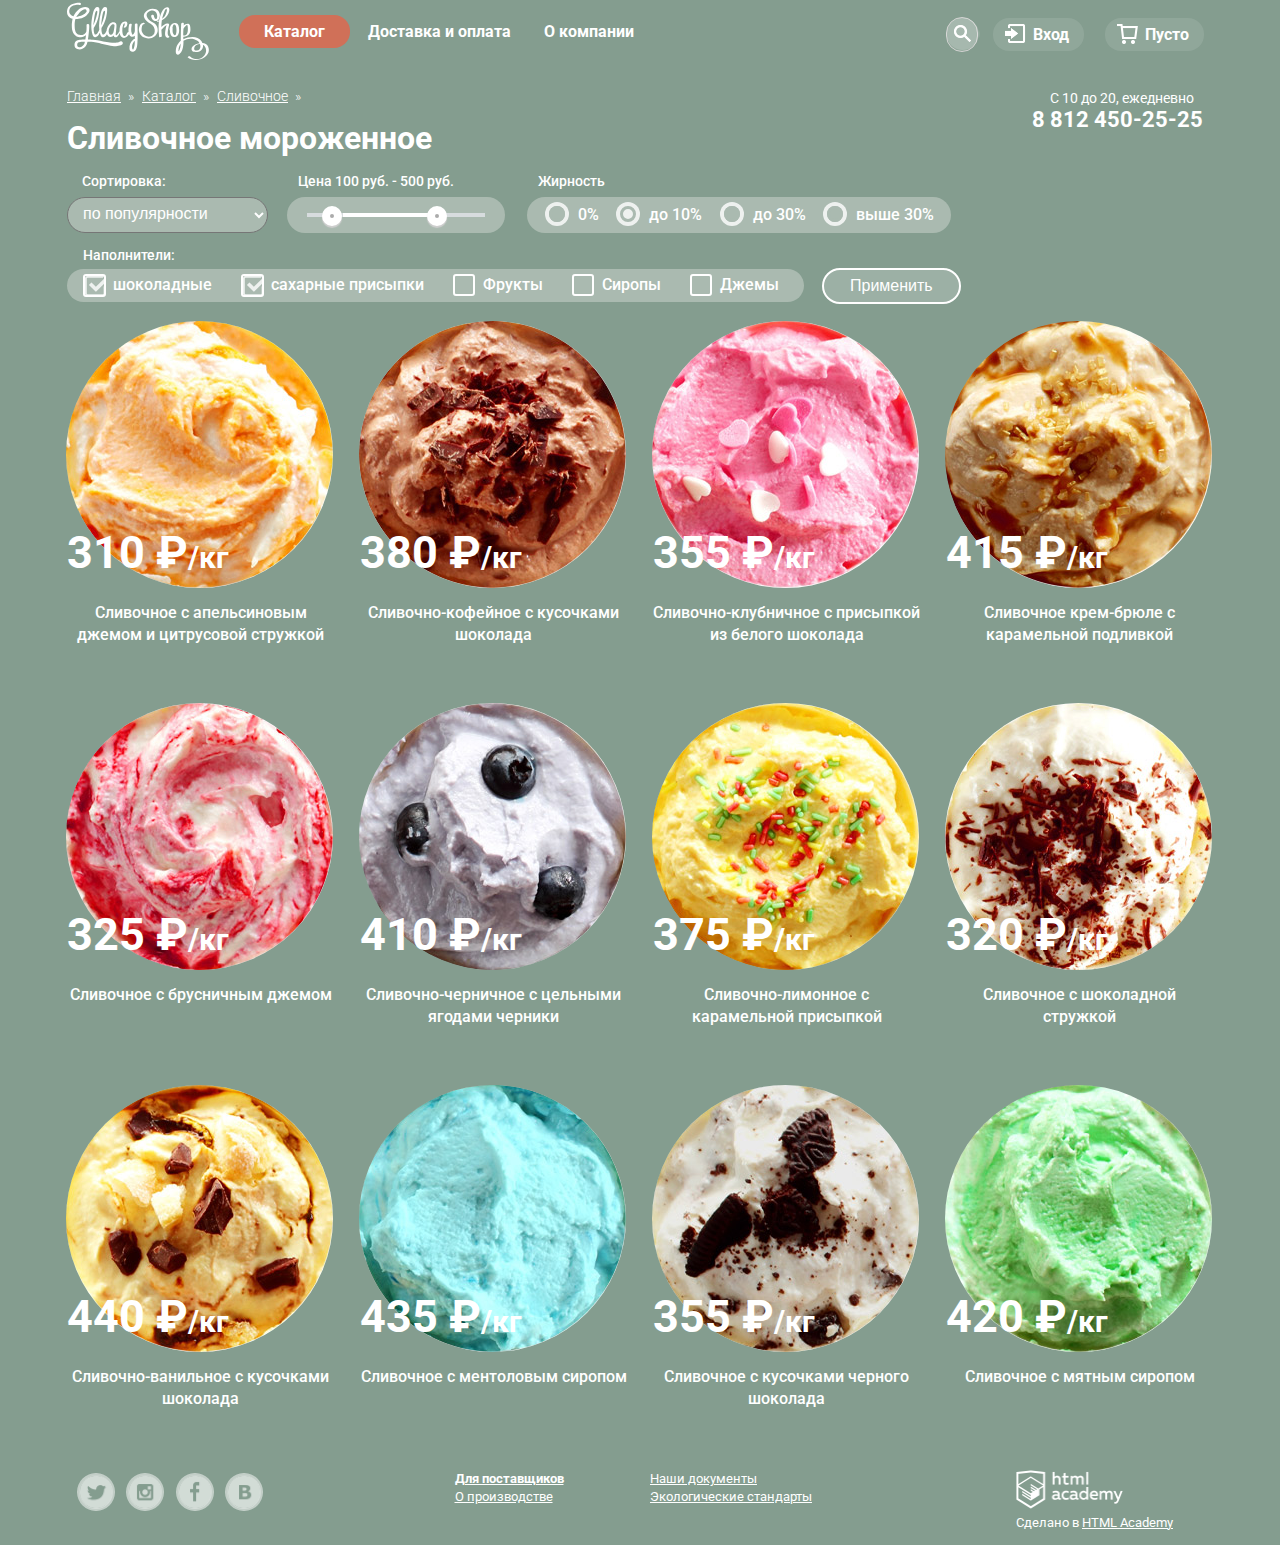
==== commit 63e32ada: "Завершил оформление фильтра на странице каталога" ====
--- a/catalog.html
+++ b/catalog.html
@@ -54,6 +54,7 @@
       <section class="sort-section">
         <form class="sort-form" method="get" action="https://echo.htmlacademy.ru">
           <div class="sort-cost-location">
+          <fieldset class="filter-item">
           <div class="filter-type-name">Сортировка:
           <div class="filter-type-container">
             <select class="filter-type">
@@ -64,6 +65,7 @@
             </select> 
           </div>
           </div>
+          </fieldset>
 
           <fieldset class="filter-item">
           <div class="range-name">Цена 100 руб. - 500 руб.</div>
@@ -89,10 +91,10 @@
               <label for="filter-fat-10">до 10%</label>
 
               <input type="radio" name="fat" value="30%" id="filter-fat-30">
-              <label for="filter-fat-10">до 30%</label>
+              <label for="filter-fat-30">до 30%</label>
 
               <input type="radio" name="fat" value="more30%" id="filter-fat-more-30">
-              <label for="filter-fat-10">выше 30%</label>
+              <label for="filter-fat-more-30">выше 30%</label>
         
           </div>
       </div>
--- a/css/style.css
+++ b/css/style.css
@@ -620,11 +620,9 @@
     padding: 15px 16px;
     background-color: #f8f7f4;
     border-radius: 5px;
+    color: #000000;
 }
 .enter-form {
-    background-color: #fff;
-    color: #323232;
-    font-size: 0.875px;
     font-size: 14px;
     height: 37px;
     width: 250px;
@@ -635,21 +633,26 @@
 }
 .enter-button {
     float: left;
-    padding: 3px 27px 4px 30px;
+    margin: 0;
+    padding: 0;
+    padding-right: 40px;
     margin-top: 5px;
-    margin-right: 20px;
-    font-size: 15px;
+    font-size: 18px;
     font-weight: bold;
     border: none;
+    text-decoration: none;
+    color: #ffffff;
 }
 .enter-text {
     float: right;
-    text-decoration: underline;
     font-size: 13px;
     font-weight: normal;
-    color: #333333;
-    margin-right: 10px;
-    line-height: 20px;
+    color: #ffffff;
+}
+.enter-block a {
+	color: #000000;
+	text-decoration: none;
+	border-bottom: dashed 1px #323232;
 }
 .container {
   width: 1146px;
@@ -810,13 +813,13 @@
   float: left;
   background-color: #73172b;
   background-image: url('../img/raspberry.jpg');
-  border-radius: 11px;
+  border-radius: 15px;
 }
 .promo-item:last-child {
   float: right;
   background-color: #3a2217;
   background-image: url('../img/chocolate.jpg');
-  border-radius: 11px;
+  border-radius: 15px;
 }
 .promo-item h2 {
   margin-bottom: -2px;
@@ -885,7 +888,7 @@
   background-color: white;
   background-image: url('../img/strawberry.png');
   min-height: 198px;
-  border-radius: 11px;
+  border-radius: 15px;
 }
 .blog p {
   margin: 0;
@@ -906,7 +909,7 @@
   float: right;
   width: 560px;
   background-image: url('../img/post-image.png');
-  border-radius: 11px;
+  border-radius: 15px;
   min-height: 220px;
   background-color: #849d8f;
   height: auto;
@@ -1141,33 +1144,40 @@
     border: 4px solid #fff;
 }
 .filter-type {
-    display: block;
+	position: absolute;
+    display: inline-block;
+    left: -15px;
     background: #aabab0;
     border-radius: 20px;
     text-overflow: ellipsis;
     padding: 6px 25px 9px 11px;
-}
-.text-filter {
-	font-size: bold;
-	color: red;
-}
-.filter-type span {
-	color: blue;
+    color: #ffffff;
+    font-size: 16px;
 }
 .filter-type-container:hover .filter-type {
     background: #fff;
     color: #000;
 }
 .filter-type-name {
-    max-width:170px;
-    margin-bottom:7px;
-    font-size:14px;
+	position: absolute;
+	left: 15px;
+    max-width: 170px;
+    margin-bottom: 7px;
+    font-size: 14px;
 }
 .filter-type-container {
+	width: 150px;
+    border-radius: 20px;
+    min-height: 18px;
+    margin: 5px 0 0;
+    padding: 0;
 	top: 20px;
+	color: #ffffff;
+    font-size: 20px;
 }
 .range-name {
     position: relative;
+    left: 185px;
     max-width: 170px;
     margin-bottom: 7px;
     padding-left: 16px;
@@ -1176,8 +1186,8 @@
 }
 .range-filter {
 	position: absolute;
-	left: 205px;
-	top: 22px;
+	left: 220px;
+	top: 27px;
     width: 218px;
     color: #fff;
     background: #aabab0;
@@ -1185,15 +1195,19 @@
     text-overflow: ellipsis;
 }
 .fatness-filter-name {
-	left: 435px;
+	left: 455px;
 	position: absolute;
     padding-left: 16px;
     font-size: 14px;
 }
 .fatness-filter {
 	position: absolute;
-	left: 430px;
-	top: 22px;
+	display: flex;
+	justify-content: space-between;
+	width: 390px;
+	left: 440px;
+	height: 36px;
+	top: 27px;
     padding-left: 17px;
     padding-right: 17px;
     background: #aabab0;
@@ -1201,29 +1215,43 @@
     margin-left: 20px;
 }
 .fatness-filter label {
-    display:inline-block;
-    position:relative;
-    max-width:750px;
-    min-height:22px;
-    padding-left:29px;
-    font-size:16px;
-    margin-top: 6px;
+    display: inline-block;
+    position: relative;
+    max-width: 750px;
+    padding-left: 34px;
+    font-size: 16px;
+    margin-top: 7px;
     margin-bottom: 6px;
-    cursor:pointer;
+    vertical-align: top;
+    cursor: pointer;
 }
 .fatness-filter label::before {
     content: '';
     position: absolute;
-    top: 1px;
-    left: 0;
-    width: 12px;
-    height: 12px;
+    top: 2px;
+    bottom: 1px;
+    left: 5px;
+    width: 10px;
+    height: 10px;
     border: 3px solid #aabab0;
     border-radius: 50%;
-    box-shadow: 0 0 0 1.4px #fff;
+    box-shadow: 0 0 0 4px #fff;
+    opacity: 0.8;
 }
 .fatness-filter label:hover::before {
-    box-shadow: 0 0 0 2.4px #fff;
+    box-shadow: 0 0 0 4px #fff;
+    opacity: 1;
+}
+input[type=radio] {
+	display: none;
+}
+input[type=radio]:checked+label::before {
+    content: "";
+    position: absolute;
+    width: 10px;
+    height: 10px;
+    background-color: #fff;
+    border-radius: 50%;
 }
 .fillings-wrap {
 	position: relative;
@@ -1233,6 +1261,7 @@
 }
 .fillings-filter-name {
     position: relative;
+    top: 45px;
     max-width: 170px;
     padding-left: 16px;
     font-size: 14px;
@@ -1242,33 +1271,43 @@
 	position: absolute;
 	margin: 0;
 	padding: 0;
-	top: 20px;
-    padding-left:16px;
+	top: 70px;
+    padding-left: 16px;
     padding-top: 5px;
     background: #aabab0;
     border-radius: 20px;
 }
 .fillings-filter label {
-    display:inline-block;
-    position:relative;
-    max-width:750px;
-    min-height:22px;
-    margin-right:25px;
-    margin-bottom:6px;
-    padding-left:30px;
-    font-size:16px;
-    cursor:pointer;
-    vertical-align:middle;
+    display: inline-block;
+    position: relative;
+    max-width: 750px;
+    min-height: 22px;
+    margin-right: 25px;
+    margin-bottom: 6px;
+    padding-left: 30px;
+    font-size: 16px;
+    cursor: pointer;
+    vertical-align: middle;
 }
 .fillings-filter label::before {
-    content:'';
-    display:block;
-    position:absolute;
-    left:0;
-    width:18px;
-    height:18px;
-    border:1px solid #fff;
-    border-radius:3px;
+    content: '';
+    display: block;
+    position: absolute;
+    left: 0;
+    width: 18px;
+    height: 18px;
+    border: 2px solid #fff;
+    border-radius: 3px;
+}
+input[type=checkbox] {
+	display: none;
+}
+input[type=checkbox]:checked+label::before {
+    content: "";
+    position: absolute;
+    width: 19px;
+    height: 19px;
+    background-image: url('../img/checkbox-on.png');
 }
 .apply {
 	position: absolute;
@@ -1294,7 +1333,7 @@
 	box-shadow: inset 0 2px 1px #696969;
 }
 .products {
-	margin-top: 50px;
+	margin-top: 100px;
 }
 .appointment-form {
     position: fixed;
@@ -1412,23 +1451,20 @@
 .sort-form button:hover {
 	background-color: transparent;
 }
-
-
 .filter-item {
   margin: 0;
   padding: 0;
   border: none;
 }
 .range-controls {
-	position: relative;
-	height: 20px;
-	padding-top: 16px;
-	padding-right: 20px;
-    padding-left: 20px;
+  position: relative;
+  height: 20px;
+  padding-top: 16px;
+  padding-right: 20px;
+  padding-left: 20px;
 }
 .range-controls .scale {
   height: 4px;
-
   background: #d7dcde;
 }
 .range-controls .bar {
@@ -1455,3 +1491,8 @@
 .range-controls .toggle-max {
   left: 140px;
 }
+.filter-button {
+	position: absolute;
+	top: 49px;
+	left: 755px;
+}
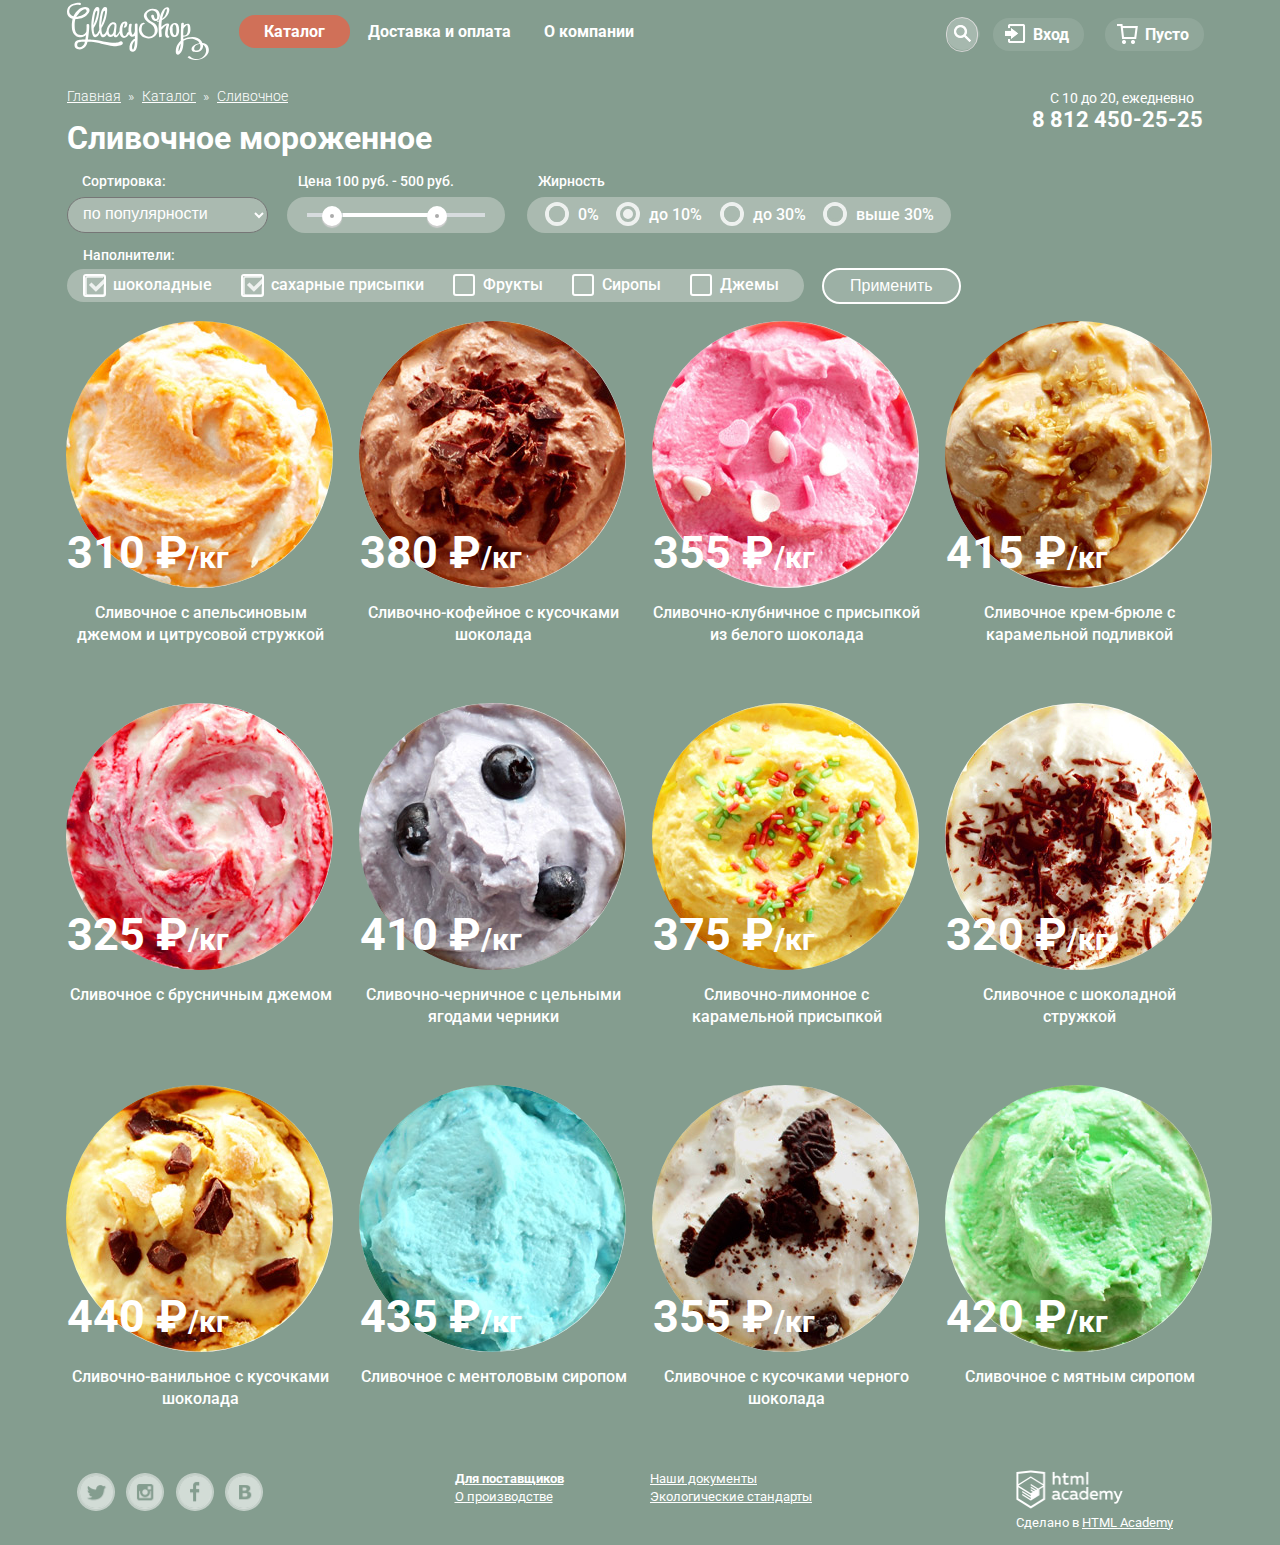
==== commit 8deea8d1: "Убрал последний псевдоэлемент в хлебных крошках" ====
--- a/catalog.html
+++ b/catalog.html
@@ -25,13 +25,17 @@
                 </div>
               </li>
               <li class="enter"><a class="enter-picture" href="login-link">Вход</a>
-                <div class="enter-block">
-                    <input class="enter-form" type="text" placeholder="Электронная почта">
-                    <input class="enter-form" type="password" placeholder="Пароль">
-                    <a href="#" class="button enter-button">Войти</a>
-                    <a href="#" class="enter-text">Забыли пароль?</a>
-                    <a href="#" class="enter-text">Новая регистрация</a>
-                </div>
+                  <form class="enter-block" action="https://echo.htmlacademy.ru" method="post">
+                    <input class="enter-form" type="text" name="login" placeholder="Электронная почта">
+                      <label for="login" class="visually-hidden">Электронная почта</label>
+                    <input class="enter-form" type="password" name="password" placeholder="Пароль">
+                      <label for="password" class="visually-hidden">Пароль</label>
+                    <input class="button enter-button" type="submit" value="Войти">
+                      <div class="enter-text-box">
+                        <a class="enter-text" href="#">Забыли пароль?</a>
+                        <a class="enter-text" href="#">Новая регистрация</a>
+                      </div>
+                  </form>
               </li>
               <li class="cart"><a class="basket" href="shopping-cart-link">Пусто</a></li>
             </ul>
--- a/css/style.css
+++ b/css/style.css
@@ -361,19 +361,10 @@
   min-height: 18px;
   vertical-align: top;
 }
-
-
 .main-navigation-li:hover > a,
 .main-navigation a:active {
   margin: 0;
   padding: 0;
-  color: black;
-  background: #f7f6f3;
-}
-
-.main-navigation a:active {
-  background: #ededed;
-  box-shadow: #696969;
 }
 .site-navigation-list {
   position: absolute;
@@ -563,9 +554,6 @@
  .user-navigation .enter a {
  	padding-left: 40px;
  }
-.enter:hover .enter-block {
-	color: #323232;
-}
 .basket::before {
     content: "";
     width: 34px;
@@ -613,16 +601,16 @@
 }
 .enter-block {
     position: absolute;
+    display: none;
     top: 43px;
     right: 9px;
     z-index: 100;
-    display: none;
     padding: 15px 16px;
     background-color: #f8f7f4;
     border-radius: 5px;
-    color: #000000;
 }
 .enter-form {
+	display: block;
     font-size: 14px;
     height: 37px;
     width: 250px;
@@ -635,24 +623,35 @@
     float: left;
     margin: 0;
     padding: 0;
-    padding-right: 40px;
     margin-top: 5px;
     font-size: 18px;
     font-weight: bold;
     border: none;
-    text-decoration: none;
     color: #ffffff;
 }
-.enter-text {
-    float: right;
+.enter-block .button {
+    width: 100px;
+    font-size: 18px;
+    line-height: 24px;
+    color: #fff;
+    min-height: 44px;
+    vertical-align: top;
+}
+a .enter-text {
+	color: #323232;
+    border-bottom-color: #b2b2b2;
+}
+.enter-text:active, a.enter-text:hover {
+    color :#e84d37;
+    border-bottom-color :#f9cdc4;
+}
+.enter-text-box a {
     font-size: 13px;
-    font-weight: normal;
-    color: #ffffff;
-}
-.enter-block a {
-	color: #000000;
-	text-decoration: none;
-	border-bottom: dashed 1px #323232;
+    line-height: 24px;
+}
+.enter-text-box a:last-child {
+    position: relative;
+    top: -6px;
 }
 .container {
   width: 1146px;
@@ -764,14 +763,9 @@
     top: 0;
     right: 8px;
 }
-.catalog-list-ice-cream {
-    pointer-events: none;
-    cursor: default;
-    text-decoration: none;
-    list-style: none;
-}
-.catalog-list .catalog-list-ice-cream {
-	text-decoration: none;
+.catalog-list li:last-child:after {
+	display: none;
+	list-style: none;
 }
 .sort-cost-location {
 	display: flex;
@@ -779,15 +773,6 @@
 	width: 1146px;
 	margin: 0 auto;
 	justify-content: flex-start;
-}
-.sort-popular {
-	width: 193px;
-}
-.cost-location {
-	width: 221px;
-}
-.fat-location {
-	width: 411px;
 }
 .fat-list {
 	display: flex;
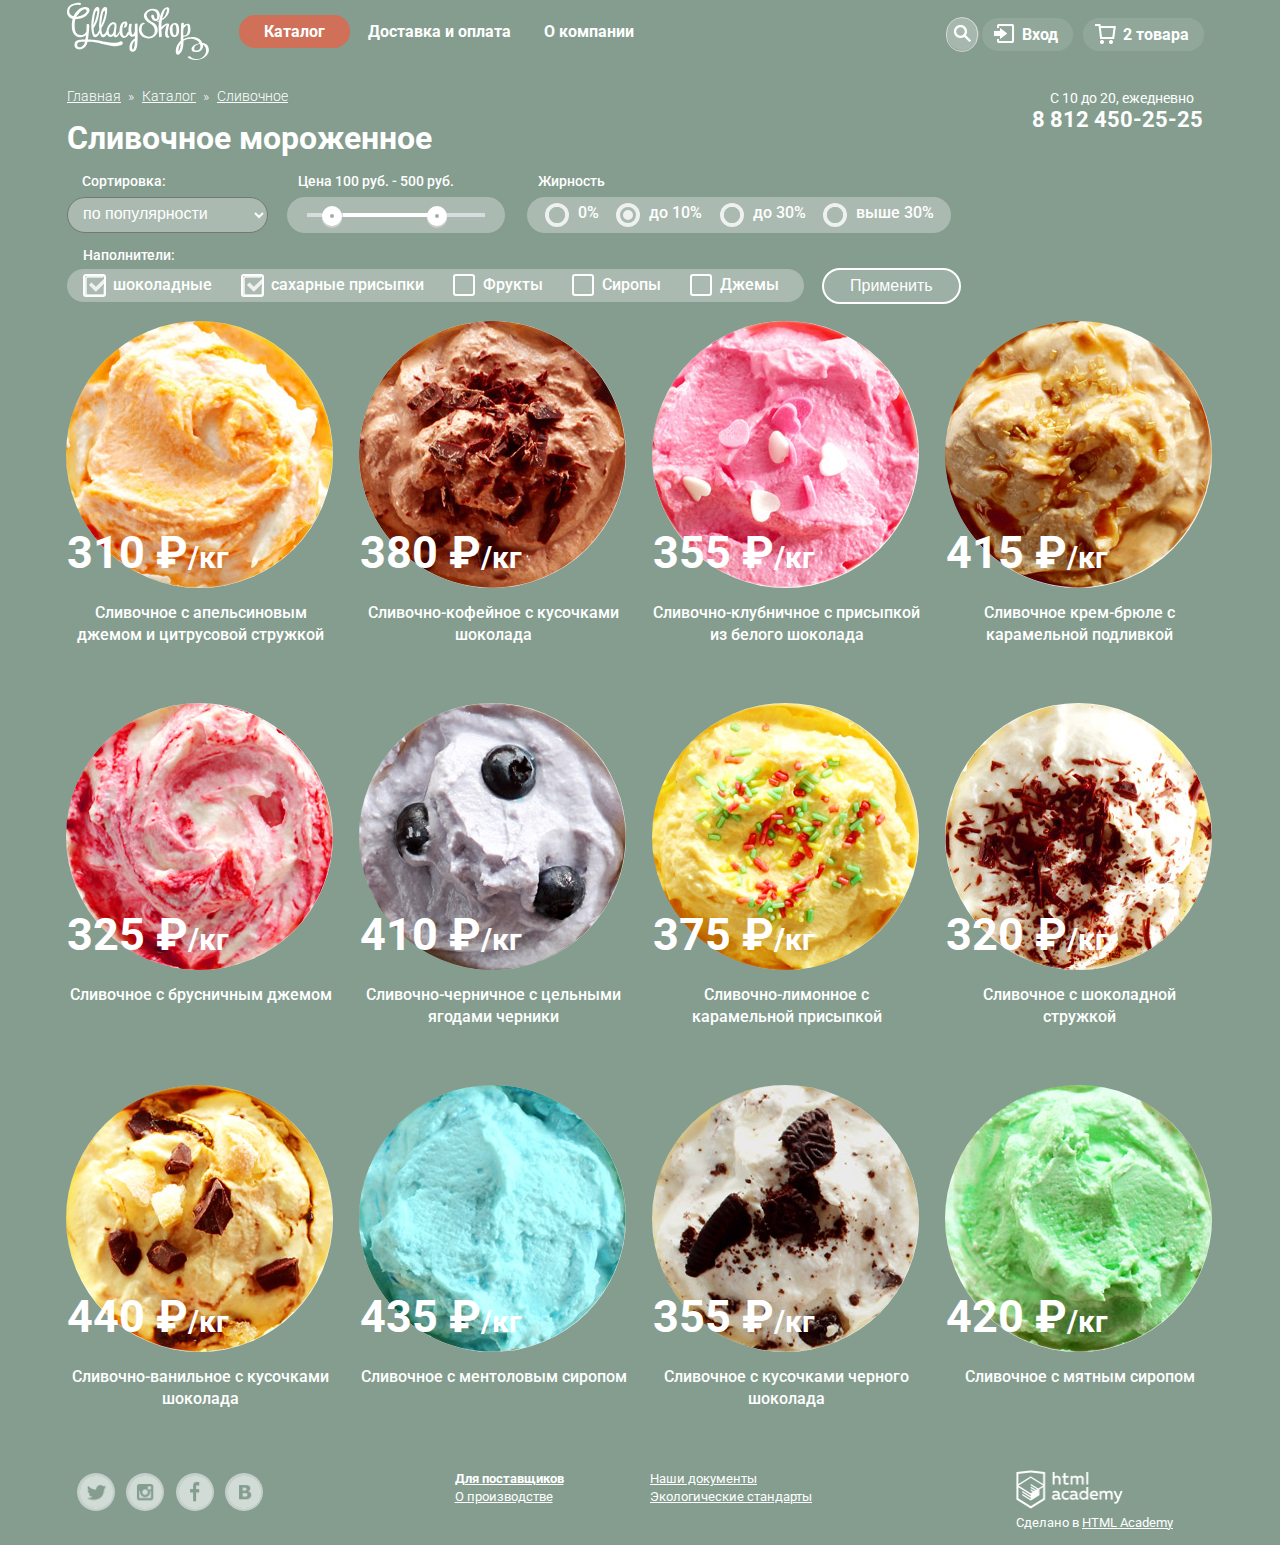
==== commit 130c9c01: "Добавил корзину на странице каталога" ====
--- a/catalog.html
+++ b/catalog.html
@@ -37,7 +37,44 @@
                       </div>
                   </form>
               </li>
-              <li class="cart"><a class="basket" href="shopping-cart-link">Пусто</a></li>
+              <li class="cart"><a class="basket" href="shopping-cart-link">2 товара</a>
+
+            <section class="basket-form basket-form-block">
+              <form action="https://echo.htmlacademy.ru" method="post">
+                <div class="basket-list">
+
+                  <div class="basket-list-title">            
+                    <img src="img/ice-basket-j-1.jpg" width="33" height="33" alt="Пломбир с апельсиновым джемом">
+                     Пломбир с апельсиновым джемом
+                  </div>
+                  <div class="basket-count">
+                    1,5 кг x <span class="count-kg">200 руб.</span>
+                  </div>
+                  <div class="basket-worth">
+                    300 руб.
+                  </div>
+                </div>
+                <div class="basket-list basket-next-line">
+
+                  <div class="basket-list-title">            
+                    <img src="img/ice-basket-j-2.jpg" width="33" height="33" alt="Клубничный пломбир с присыпкой из белого шоколада">
+                      Клубничный пломбир с присыпкой из белого шоколада
+                  </div>
+                  <div class="basket-count">
+                      1,5 кг x <span class="count-kg">300 руб.</span>
+                  </div>
+                  <div class="basket-worth">
+                     450 руб.
+                  </div>
+                </div>
+                <div class="sum">
+                   Итого: 750 руб.
+                </div>
+
+              <a class="button" href="#">Оформить заказ</a>
+           </form>
+          </section>
+              </li>
             </ul>
       </nav>
   	</header>
--- a/css/style.css
+++ b/css/style.css
@@ -23,6 +23,10 @@
 	line-height: 18px;
 	font-weight: bold;
 	color: #ffffff;
+}
+.main-navigation a {
+	display: block;
+	text-decoration: none;
 }
 .site-navigation,
 .site-navigation-list,
@@ -169,14 +173,6 @@
   border: none;
   cursor: pointer;
 }
-.button:hover {
-  background: linear-gradient(to bottom, #f58669 0%, #ec6f5e 100%);
-  box-shadow: 0 2px 2px rgba(172, 16, 0, 1);
-}
-.button:active {
-  background: linear-gradient(to bottom, #d84732 0%, #e1613e 100%);
-  box-shadow: inset 0 2px 2px rgba(172, 16, 0, 1);
-}
 .slider-controls label {
   display: inline-block;
   width: 17px;
@@ -249,7 +245,6 @@
 	line-height: 22px;
 	font-weight: normal;
 	color: #5a5a5a;
-	background-color: #849d8f;
 	background-image: url('../img/post-background.png');
 	background-repeat: no-repeat;
 }
@@ -360,11 +355,6 @@
   align-items: center;
   min-height: 18px;
   vertical-align: top;
-}
-.main-navigation-li:hover > a,
-.main-navigation a:active {
-  margin: 0;
-  padding: 0;
 }
 .site-navigation-list {
   position: absolute;
@@ -826,6 +816,7 @@
   min-height: 24px;
 }
 .shop {
+  width: 1110px;
   margin-top: 170px;
   margin-bottom: 40px;
   padding: 25px 15px 22px 20px;
@@ -834,13 +825,12 @@
   color: #323232;
   background-color: #eadcbe;
   background-image: url('../img/waffle.png');
-
   min-height: 246px;
   border-radius: 15px;
 }
 .shop p {  
   margin: 0;
-  width: 488px;
+  width: 478px;
   padding-left: 57px;
 }
 .shop > p {
@@ -896,7 +886,6 @@
   background-image: url('../img/post-image.png');
   border-radius: 15px;
   min-height: 220px;
-  background-color: #849d8f;
   height: auto;
 }
 .subscription .wrap {
@@ -1190,14 +1179,13 @@
 	display: flex;
 	justify-content: space-between;
 	width: 390px;
-	left: 440px;
+	left: 460px;
 	height: 36px;
 	top: 27px;
     padding-left: 17px;
     padding-right: 17px;
     background: #aabab0;
     border-radius: 20px;
-    margin-left: 20px;
 }
 .fatness-filter label {
     display: inline-block;
@@ -1205,16 +1193,14 @@
     max-width: 750px;
     padding-left: 34px;
     font-size: 16px;
-    margin-top: 7px;
-    margin-bottom: 6px;
+    top: 5px;
     vertical-align: top;
     cursor: pointer;
 }
 .fatness-filter label::before {
     content: '';
     position: absolute;
-    top: 2px;
-    bottom: 1px;
+    top: 5px;
     left: 5px;
     width: 10px;
     height: 10px;
@@ -1481,3 +1467,101 @@
 	top: 49px;
 	left: 755px;
 }
+.basket-form {
+    position: absolute;
+    display: none;
+    background-color: #f8f7f4;
+    border-radius: 5px;
+    box-shadow: 0 20px 20px 0 rgba(0, 0, 0, 0.6);
+    z-index: 100;
+    margin: 0;
+    padding: 0;
+}
+
+.basket-form-block {
+    top: 49px;
+    right: 0;
+    width: 509px;
+    font-size: 13px;
+    line-height: 18px;
+    color: #323232;
+    min-height: 203px;
+    padding: 20px 14px 19px 17px;
+}
+.basket-form-block .sum {
+    margin-top: 15px;
+    margin-bottom: 13px;
+    font-weight: 700;
+    font-size: 15px;
+}
+.basket-form-block .button {
+    font-weight: 700;
+    font-size: 18px;
+    line-height: 24px;
+    padding: 12px 10px 12px 0px;
+    text-align: center;
+}
+.basket-form-block .button {
+    background-color: inherit;
+    background-image: linear-gradient(#e74a35, #f26843);
+    border: 0;
+    border-radius: 20px;
+    box-shadow: 0 1px 1px 0 rgba(50, 4, 0, 0.4);
+}
+.basket-form-block .button:hover {
+    color: #fff;
+    background-color: inherit;
+    background-image: linear-gradient(#f58669, #ec6f5e);
+    box-shadow: 0 1px 2px 0 #ac1000;
+    border-radius: 20px;
+}
+.basket-form-block .button:active {
+    color: #fff;
+    background-color: inherit;
+    background-image: linear-gradient(#d74632, #e1613e);
+    box-shadow: inset 0 1px 2px 0 #942718;
+    border-radius: 20px;
+}
+.basket-form-block .button {
+    position: absolute;
+    top: 180px;
+    left: 335px;
+}
+.basket-form-block .sum {
+    float: right;
+}
+.basket-list {
+    padding-bottom: 11px;
+    min-height: 32px;
+    vertical-align: top;
+}
+.basket-next-line {
+    padding-bottom: 14px;
+    border-bottom: 1px solid #cacac7;
+}
+.basket-count,
+.basket-list-title,
+.basket-worth {
+    display: inline-block;
+    padding-top: 8px;
+    vertical-align: top;
+}
+.basket-list-title {
+    width: 260px;
+    margin-left: 17px;
+    margin-right: 24px;
+}
+.basket-count .count-kg {
+    color: #999;
+}
+.basket-count {
+    margin-right: 24px;
+}
+.basket-form-block img {
+    position: relative;
+    top: -6px;
+    width: 33px;
+    height: 33px;
+    margin-right: 10px;
+    border-radius: 50%;
+}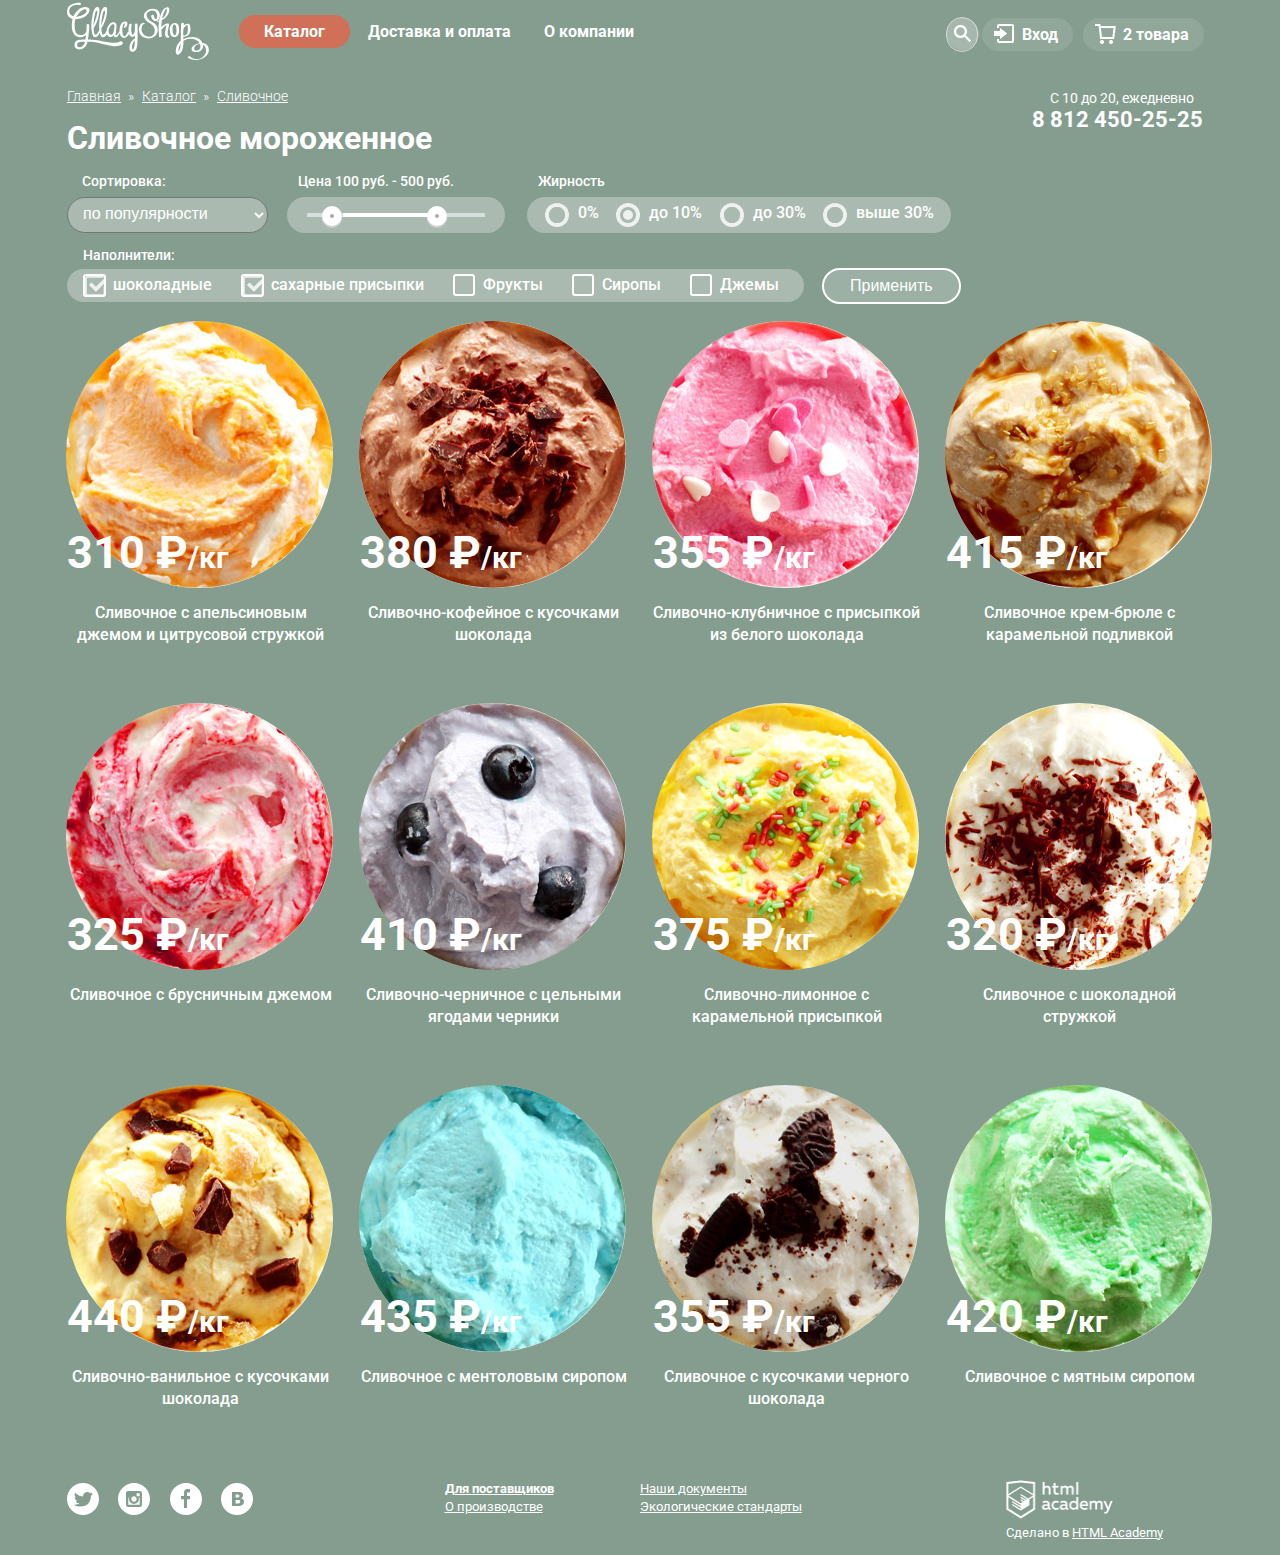
==== commit 2264c2c7: "Исправлен svg, добавлен id" ====
--- a/catalog.html
+++ b/catalog.html
@@ -26,9 +26,9 @@
               </li>
               <li class="enter"><a class="enter-picture" href="login-link">Вход</a>
                   <form class="enter-block" action="https://echo.htmlacademy.ru" method="post">
-                    <input class="enter-form" type="text" name="login" placeholder="Электронная почта">
+                    <input id="login" class="enter-form" type="text" name="login" placeholder="Электронная почта">
                       <label for="login" class="visually-hidden">Электронная почта</label>
-                    <input class="enter-form" type="password" name="password" placeholder="Пароль">
+                    <input id="password" class="enter-form" type="password" name="password" placeholder="Пароль">
                       <label for="password" class="visually-hidden">Пароль</label>
                     <input class="button enter-button" type="submit" value="Войти">
                       <div class="enter-text-box">
@@ -206,8 +206,9 @@
             <a href="#">Сливочное крем-брюле с карамельной подливкой</a>
                 </div>
           </div>
+        </section>
         </div>
-        </section>
+
         <div class="catalog-box">
         <section class="box-item">
           <div class="item-hover">
@@ -248,8 +249,9 @@
             <a href="#">Сливочное с шоколадной стружкой</a>
                 </div>
           </div>
+        </section>
         </div>
-        </section>
+
         <div class="catalog-box">
         <section class="box-item">
           <div class="item-hover">
@@ -290,121 +292,25 @@
             <a href="#">Сливочное с мятным сиропом</a>
                 </div>
           </div>
+        </section>
         </div>
-        </section>
+
   		</section>
-
+  </main>
     <footer class="main-footer">
       <div class="footer-social">
         <ul class="social-list">
           <li><a class="social-button" href="#"><span class="visually-hidden">Твиттер</span>
-<svg id="Тветер" xmlns="http://www.w3.org/2000/svg" width="38" height="38" xmlns:xlink="http://www.w3.org/1999/xlink"  viewBox="0 0 37.219 37.22">
-  <metadata><?xpacket begin="﻿" id="W5M0MpCehiHzreSzNTczkc9d"?>
-<x:xmpmeta xmlns:x="adobe:ns:meta/" x:xmptk="Adobe XMP Core 5.6-c142 79.160924, 2017/07/13-01:06:39        ">
-   <rdf:RDF xmlns:rdf="http://www.w3.org/1999/02/22-rdf-syntax-ns#">
-      <rdf:Description rdf:about=""/>
-   </rdf:RDF>
-</x:xmpmeta>                          
-<?xpacket end="w"?></metadata>
-<defs>
-    <style>
-      .cls-1 {
-        fill: #fff;
-        fill-rule: evenodd;
-        opacity: 0.5;
-      }
-
-      .cls-2 {
-        opacity: 0.8;
-      }
-    </style>
-  </defs>
-  <path id="Обводка" class="cls-1" d="M46.925,2349.24a18.62,18.62,0,1,1-18.62,18.62A18.616,18.616,0,0,1,46.925,2349.24Zm-0.061,2.99a15.69,15.69,0,1,1-15.692,15.69A15.688,15.688,0,0,1,46.865,2352.23Z" transform="translate(-28.313 -2349.25)"/>
-  <image id="Твитер" class="cls-2" x="2.688" y="2.75" width="32" height="32" xlink:href="[data-uri]">
-</svg>
+<svg xmlns="http://www.w3.org/2000/svg" width="32" height="32" viewBox="0 0 32 32"><path fill="#FFF" d="M16 0C7.164 0 0 7.164 0 16c0 8.837 7.164 16 16 16 8.837 0 16-7.163 16-16 0-8.836-7.163-16-16-16zm7.944 12.809c-.251 6.516-3.463 10.832-10.992 10.702h-.486c-.447 0-4.543-.443-5.344-1.823 2.479.19 4.247-.406 5.12-1.136-1.048-.289-2.923-.461-3.251-2.848.384.104.618.221 1.299.113-1.307-.824-2.758-1.519-2.679-3.643.311.317 1.164.518 1.46.457-.768-.233-2.149-3.244-.974-4.781 1.984 1.79 4.075 3.482 7.804 3.643.227-2.214 1.24-3.699 3.168-4.325 1.84-.479 3.255.26 3.901 1.138.737-.224 1.453-.466 2.193-.685-.004.833-.569 1.463-.935 1.709.747.165 1.423-.475 1.423-.475-.184.963-1.094 1.725-1.707 1.954z"/></svg>
           </a></li>
           <li><a class="social-button" href="#"><span class="visually-hidden">Инстаграм</span>
-            <svg id="Инста" xmlns="http://www.w3.org/2000/svg" xmlns:xlink="http://www.w3.org/1999/xlink" width="38" height="38" viewBox="0 0 37.219 37.22">
-  <metadata><?xpacket begin="﻿" id="W5M0MpCehiHzreSzNTczkc9d"?>
-<x:xmpmeta xmlns:x="adobe:ns:meta/" x:xmptk="Adobe XMP Core 5.6-c142 79.160924, 2017/07/13-01:06:39        ">
-   <rdf:RDF xmlns:rdf="http://www.w3.org/1999/02/22-rdf-syntax-ns#">
-      <rdf:Description rdf:about=""/>
-   </rdf:RDF>
-</x:xmpmeta>
-                          
-<?xpacket end="w"?></metadata>
-<defs>
-    <style>
-      .cls-1 {
-        fill: #fff;
-        fill-rule: evenodd;
-        opacity: 0.5;
-      }
-
-      .cls-2 {
-        opacity: 0.8;
-      }
-    </style>
-  </defs>
-  <path id="Обводка" class="cls-1" d="M95.925,2349.24a18.62,18.62,0,1,1-18.62,18.62A18.616,18.616,0,0,1,95.925,2349.24Zm-0.061,2.99a15.69,15.69,0,1,1-15.692,15.69A15.688,15.688,0,0,1,95.865,2352.23Z" transform="translate(-77.313 -2349.25)"/>
-  <image id="_" data-name="&apos;=]" class="cls-2" x="2.688" y="2.75" width="32" height="32" xlink:href="[data-uri]"/>
-</svg>
+<svg xmlns="http://www.w3.org/2000/svg" width="32" height="32" viewBox="0 0 32 32"><g fill="#FFF"><path d="M20.916 16a4.938 4.938 0 1 1-9.877 0c0-.394.051-.773.138-1.14h-.897v6.838h11.396V14.86h-.897c.086.367.137.746.137 1.14z"/><path d="M15.978 18.659c1.466 0 2.659-1.193 2.659-2.659s-1.193-2.659-2.659-2.659c-1.466 0-2.659 1.193-2.659 2.659s1.192 2.659 2.659 2.659zM18.637 10.302h3.039v3.039h-3.039z"/><path d="M16 0C7.164 0 0 7.164 0 16c0 8.837 7.164 16 16 16 8.837 0 16-7.163 16-16 0-8.836-7.163-16-16-16zm7.955 21.698a2.285 2.285 0 0 1-2.279 2.279H10.279A2.285 2.285 0 0 1 8 21.698V10.302a2.286 2.286 0 0 1 2.279-2.279h11.396a2.286 2.286 0 0 1 2.279 2.279v11.396z"/></g></svg>
           </a></li>
           <li><a class="social-button" href="#"><span class="visually-hidden">Фейсбук</span>
-          <svg id="ФБ" xmlns="http://www.w3.org/2000/svg" xmlns:xlink="http://www.w3.org/1999/xlink" width="38" height="38" viewBox="0 0 37.218 37.22">
-  <metadata><?xpacket begin="﻿" id="W5M0MpCehiHzreSzNTczkc9d"?>
-<x:xmpmeta xmlns:x="adobe:ns:meta/" x:xmptk="Adobe XMP Core 5.6-c142 79.160924, 2017/07/13-01:06:39        ">
-   <rdf:RDF xmlns:rdf="http://www.w3.org/1999/02/22-rdf-syntax-ns#">
-      <rdf:Description rdf:about=""/>
-   </rdf:RDF>
-</x:xmpmeta>
-                          
-<?xpacket end="w"?></metadata>
-<defs>
-    <style>
-      .cls-1 {
-        fill: #fff;
-        fill-rule: evenodd;
-        opacity: 0.5;
-      }
-
-      .cls-2 {
-        opacity: 0.8;
-      }
-    </style>
-  </defs>
-  <path id="Обводка" class="cls-1" d="M144.925,2349.24a18.62,18.62,0,1,1-18.619,18.62A18.616,18.616,0,0,1,144.925,2349.24Zm-0.06,2.99a15.69,15.69,0,1,1-15.692,15.69A15.687,15.687,0,0,1,144.865,2352.23Z" transform="translate(-126.313 -2349.25)"/>
-  <image id="ФБ-2" data-name="ФБ" class="cls-2" x="2.687" y="2.75" width="32" height="32" xlink:href="[data-uri]"/>
-</svg>
-
+<svg xmlns="http://www.w3.org/2000/svg" width="32" height="32" viewBox="0 0 32 32"><path fill="#FFF" d="M16 0C7.164 0 0 7.163 0 16s7.164 16 16 16c8.837 0 16-7.164 16-16S24.837 0 16 0zm4.062 9.455h-3.021v3.444h3.021v3.445h-3.021v8.61H14.02v-8.61H11v-3.445h3.021V9.455c0-1.902 1.353-3.445 3.021-3.445h3.021v3.445z"/></svg>
           </a></li>
           <li><a class="social-button" href="#"><span class="visually-hidden">Вконтакте</span>
-          <svg id="ВК" xmlns="http://www.w3.org/2000/svg" xmlns:xlink="http://www.w3.org/1999/xlink" width="38" height="38" viewBox="0 0 37.218 37.22">
-  <metadata><?xpacket begin="﻿" id="W5M0MpCehiHzreSzNTczkc9d"?>
-<x:xmpmeta xmlns:x="adobe:ns:meta/" x:xmptk="Adobe XMP Core 5.6-c142 79.160924, 2017/07/13-01:06:39        ">
-   <rdf:RDF xmlns:rdf="http://www.w3.org/1999/02/22-rdf-syntax-ns#">
-      <rdf:Description rdf:about=""/>
-   </rdf:RDF>
-</x:xmpmeta>
-                        
-<?xpacket end="w"?></metadata>
-<defs>
-    <style>
-      .cls-1 {
-        fill: #fff;
-        fill-rule: evenodd;
-        opacity: 0.5;
-      }
-
-      .cls-2 {
-        opacity: 0.8;
-      }
-    </style>
-  </defs>
-  <path id="Обводка_copy" data-name="Обводка copy" class="cls-1" d="M193.925,2349.24a18.62,18.62,0,1,1-18.619,18.62A18.616,18.616,0,0,1,193.925,2349.24Zm-0.06,2.99a15.69,15.69,0,1,1-15.692,15.69A15.687,15.687,0,0,1,193.865,2352.23Z" transform="translate(-175.313 -2349.25)"/>
-  <image id="ВК-2" data-name="ВК" class="cls-2" x="2.687" y="2.75" width="32" height="32" xlink:href="[data-uri]"/>
-</svg>
-
+<svg xmlns="http://www.w3.org/2000/svg" width="32" height="32" viewBox="0 0 32 32"><g fill="#FFF"><path d="M16.637 14.495c.402-.019.719-.082.951-.188.326-.145.54-.33.641-.559.101-.229.15-.496.15-.797 0-.232-.058-.465-.174-.697-.116-.232-.322-.405-.617-.517-.264-.1-.592-.155-.984-.165a76.242 76.242 0 0 0-1.652-.014h-.339v2.965h.565c.571 0 1.057-.009 1.459-.028zM18.118 17.084c-.282-.081-.672-.125-1.166-.132a127.97 127.97 0 0 0-1.55-.009h-.79v3.493h.264c1.014 0 1.74-.003 2.18-.009a3.2 3.2 0 0 0 1.212-.245c.377-.157.633-.364.774-.625s.214-.562.214-.9c0-.446-.088-.788-.261-1.03-.17-.241-.464-.423-.877-.543z"/><path d="M16 0C7.164 0 0 7.164 0 16c0 8.837 7.164 16 16 16 8.837 0 16-7.163 16-16 0-8.836-7.163-16-16-16zm6.602 20.531a3.73 3.73 0 0 1-1.124 1.327c-.552.415-1.161.71-1.823.886s-1.501.264-2.519.264h-6.121V8.987h5.443c1.13 0 1.957.038 2.48.113a5.126 5.126 0 0 1 1.561.5c.533.27.929.632 1.189 1.087.26.455.392.975.392 1.558 0 .678-.179 1.278-.536 1.795-.358.518-.863.92-1.517 1.208v.075c.917.182 1.642.559 2.179 1.13.537.571.807 1.325.807 2.261 0 .678-.138 1.283-.411 1.817z"/></g></svg>
           </a></li>
         </ul>
       </div>
--- a/css/style.css
+++ b/css/style.css
@@ -647,6 +647,7 @@
   width: 1146px;
   margin: 0 auto;
   padding: 0 20px;
+  margin-bottom: 20px; 
 }
 .time-phone-box {
 	margin-right: 10px;
@@ -1477,7 +1478,9 @@
     margin: 0;
     padding: 0;
 }
-
+.cart:hover .basket-form {
+	display: block;
+}
 .basket-form-block {
     top: 49px;
     right: 0;
@@ -1495,7 +1498,7 @@
     font-size: 15px;
 }
 .basket-form-block .button {
-    font-weight: 700;
+    font-weight: bold;
     font-size: 18px;
     line-height: 24px;
     padding: 12px 10px 12px 0px;
@@ -1564,4 +1567,24 @@
     height: 33px;
     margin-right: 10px;
     border-radius: 50%;
+}
+.basket-list-title::before {
+    content: "";
+    position: absolute;
+    width: 10px;
+    height: 10px;
+    left: 15px;
+    margin-top: 5px;
+    background-image: url('../img/x.png');
+    background-repeat: no-repeat;
+}
+.feedback::before {
+    content: "";
+    position: absolute;
+    width: 150px;
+    height: 150px;
+    left: 255px;
+    top: 160px;
+    background-image: url('../img/pin.png');
+    background-repeat: no-repeat;
 }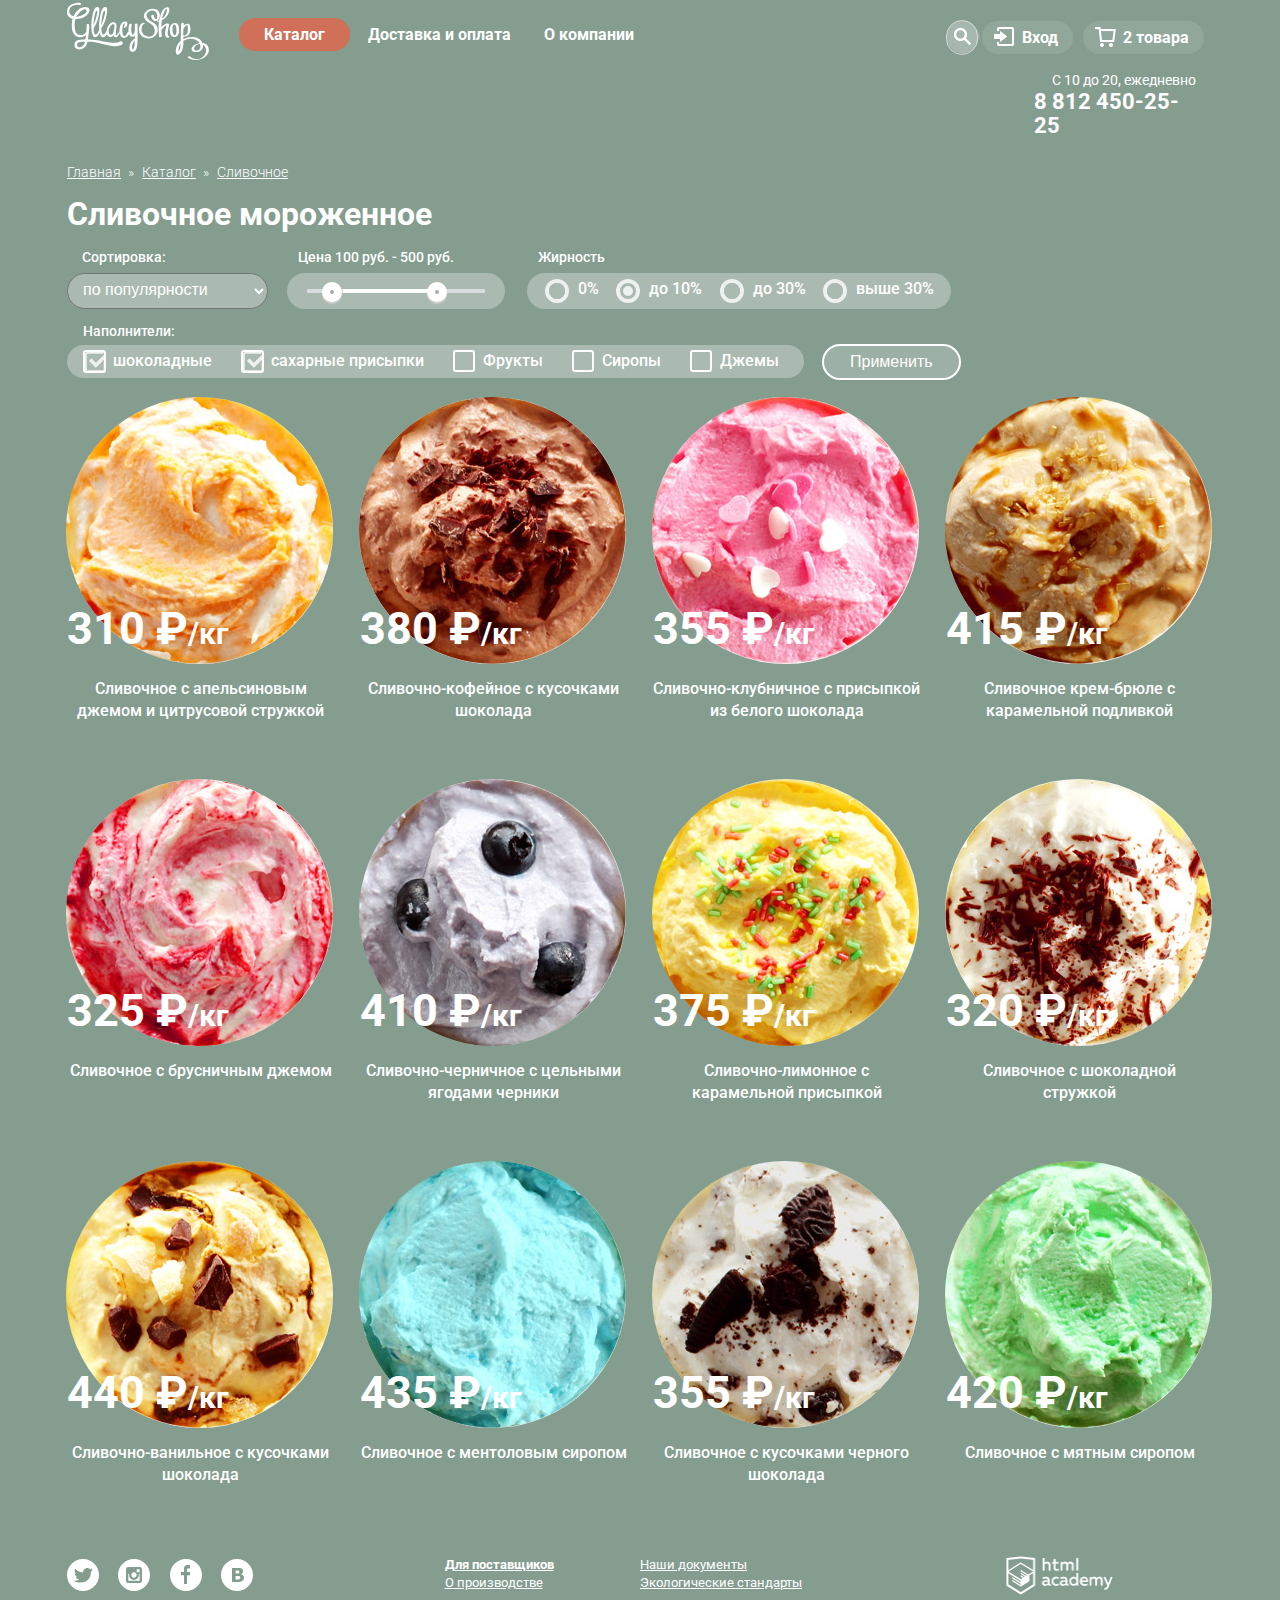
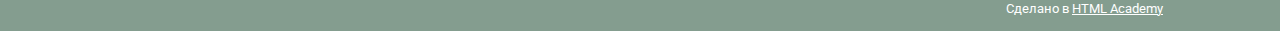
==== commit 6616bd78: "Добавил выпадающее меню в каталог, исправил css на валидность, сделал логотип в каталоге ссылкой на " ====
--- a/catalog.html
+++ b/catalog.html
@@ -9,12 +9,20 @@
   </head>
   <body>
   	<header class="main-header">
-      <a class="main-header-logo">
+      <a class="main-header-logo" href="index.html">
           <img src="img/index-logo.svg" width="185" height="53" alt="Логотип магазина Глейси">
         </a>
   		<nav class="main-navigation">
             <ul class="site-navigation">
-              <li class="main-navigation-catalog"><span class="text-site-navigation"><a href="catalog.html">Каталог</a></span></li>
+              <li class="main-navigation-catalog"><span class="text-site-navigation"><a href="catalog.html">Каталог</a></span>
+                  <ul class="site-navigation-list">
+                    <li class="new-ice"><p>Новинки</p></li>
+                    <li><a href="#">Сливочное</a></li>
+                    <li><a href="#">Щербеты</a></li>
+                    <li><a href="#">Фруктовый лед</a></li>
+                    <li><a href="#">Мелорин</a></li>
+                  </ul>
+              </li>
               <li class="main-navigation-li"><span class="text-site-navigation"><a href="payment.html">Доставка и оплата</a></span></li>
               <li class="main-navigation-li"><span class="text-site-navigation"><a href="company.html">О компании</a></span></li>
             </ul>
@@ -43,7 +51,8 @@
               <form action="https://echo.htmlacademy.ru" method="post">
                 <div class="basket-list">
 
-                  <div class="basket-list-title">            
+                  <div class="basket-list-title">  
+                    <button class="modal-close close-1" type="button"></button>          
                     <img src="img/ice-basket-j-1.jpg" width="33" height="33" alt="Пломбир с апельсиновым джемом">
                      Пломбир с апельсиновым джемом
                   </div>
@@ -56,7 +65,8 @@
                 </div>
                 <div class="basket-list basket-next-line">
 
-                  <div class="basket-list-title">            
+                  <div class="basket-list-title">
+                  <button class="modal-close close-2" type="button"></button>            
                     <img src="img/ice-basket-j-2.jpg" width="33" height="33" alt="Клубничный пломбир с присыпкой из белого шоколада">
                       Клубничный пломбир с присыпкой из белого шоколада
                   </div>
--- a/css/style.css
+++ b/css/style.css
@@ -1,7 +1,6 @@
 body {
 	margin: 0;
 	padding: 0;
-
 	font-family: Roboto, "Arial", sans-serif;
 	font-size: 16px;
 	line-height: 22px;
@@ -52,7 +51,7 @@
 	color: #ffffff;
 }
 .catalog-press {
-	background-color: d07058;
+	background-color: #d07058;
 }
 .catalog-list {
 	font-size: 14px;
@@ -287,13 +286,13 @@
 }
 .footer-logo a:focus,
 .work-info a:focus {
-	font-size: 4,56px;
-	line-height: 5,13px;
+	font-size: 5px;
+	line-height: 5px;
 	color: #ffbc9e;
 }
 .operation-info a:focus {
-	font-size: 4,56px;
-	line-height: 5,13px;
+	font-size: 5px;
+	line-height: 5px;
 	color: #ffbc9e;
 }
 .address-template {
@@ -329,7 +328,6 @@
     align-items: center;
 }
 .main-header img {
-  float: left;
   width: 153px;
   height: 63px;
 }
@@ -603,14 +601,14 @@
 	display: block;
     font-size: 14px;
     height: 37px;
-    width: 250px;
+    width: 280px;
     margin: 0;
     padding-left: 12px;
     border: 1px solid #d3d3d2;
     margin-bottom: 10px;
 }
 .enter-button {
-    float: left;
+	display: inline-block;
     margin: 0;
     padding: 0;
     margin-top: 5px;
@@ -627,7 +625,7 @@
     min-height: 44px;
     vertical-align: top;
 }
-a .enter-text {
+.enter-text a {
 	color: #323232;
     border-bottom-color: #b2b2b2;
 }
@@ -635,9 +633,16 @@
     color :#e84d37;
     border-bottom-color :#f9cdc4;
 }
+.enter-text-box {
+	display: inline-block;
+	margin: 0;
+	padding: 0;
+}
 .enter-text-box a {
+	color: #323232;
     font-size: 13px;
     line-height: 24px;
+    font-weight: normal;
 }
 .enter-text-box a:last-child {
     position: relative;
@@ -651,8 +656,8 @@
 }
 .time-phone-box {
 	margin-right: 10px;
-	display: block;
-	float: right;
+	display: inline-block;
+	margin-left: 967px;
 }
 .time {
 	font-size: 14px;
@@ -773,10 +778,9 @@
 	display: flex;
 	list-style: none;
 }
-.promo::after {
-  content: "";
-  display: table;
-  clear: both;
+.promo {
+	display: flex;
+	justify-content: space-between;
 }
 .promo-item {
   width: 520px;
@@ -786,13 +790,11 @@
   min-height: 191px;
 }
 .promo-item:first-child {
-  float: left;
   background-color: #73172b;
   background-image: url('../img/raspberry.jpg');
   border-radius: 15px;
 }
 .promo-item:last-child {
-  float: right;
   background-color: #3a2217;
   background-image: url('../img/chocolate.jpg');
   border-radius: 15px;
@@ -807,8 +809,8 @@
   line-height: 22px;
 }
 .promo-item .button {
-  display: block;
-  float: right;
+  display: inline-block;
+  margin-left: 330px;
   padding: 10px 25px 11px 21px;
   font-weight: 700;
   font-size: 18px;
@@ -818,7 +820,7 @@
 }
 .shop {
   width: 1110px;
-  margin-top: 170px;
+  margin-top: 80px;
   margin-bottom: 40px;
   padding: 25px 15px 22px 20px;
   font-size: 16px;
@@ -829,6 +831,10 @@
   min-height: 246px;
   border-radius: 15px;
 }
+.shop-block {
+  display: flex;
+  justify-content: space-between;
+}
 .shop p {  
   margin: 0;
   width: 478px;
@@ -843,20 +849,19 @@
   line-height: 30px;
 }
 .shop-left {
-  float: left;
+  display: block;
+  margin: 0;
+  padding: 0;
+  top: 20px;
   margin-right: 20px;
+
 }
 .shop-right {
-  float: right;
-}
-.news-location: {
-	display: flex;
-	justify-content: space-between;
+  display: block;
 }
 .blog {
   margin-bottom: 40px;
   width: 540px;
-  float: left;
   padding: 22px 0px 0px 20px;
   color: black;
   font-size: 16px;
@@ -882,7 +887,6 @@
   vertical-align: top;
 }
 .subscription {
-  float: right;
   width: 560px;
   background-image: url('../img/post-image.png');
   border-radius: 15px;
@@ -926,8 +930,7 @@
   color: white;
 }
 .wrap .button {
-  display: block;
-  float: right;
+  display: inline-block;
   padding: 8px 10px 8px 11px;
   font-weight: bold;
   font-size: 18px;
@@ -992,7 +995,7 @@
 .item-hover-content {
   position: relative;
   display: inline-block;
-  float: left;
+
   width: 267px;
   margin-right: 26px;
   margin-bottom: 40px;
@@ -1091,26 +1094,7 @@
 	display: flex;
 	justify-content: space-between;
 }
-.filter-form input[type=submit] {
-    float: left;
-    margin-top: 23px;
-    margin-bottom: 0;
-    border: 2px solid #fff;
-    box-shadow: none;
-    background-image: none;
-    background-color: #9aaea3;
-    line-height: 1.3;
-    padding: 6px 27px;
-}
-.filter-form input[type=submit]:active {
-    background-color: #eaeaea;
-    color: #000;
-    box-shadow: inset 0 2px 1px #696969;
-}
-.filter-form input[type=submit]:hover {
-    background-color: #fafbfb;
-    color: #000;
-}
+
 .filter-type-container::after {
     top: 15px;
     right: 15px;
@@ -1384,7 +1368,9 @@
 	transform: rotate(-45deg);
 }
 .button-send {
-    float: right;
+	position: absolute;
+    left: 350px;
+    top: 380px;
     margin-top: 15px;
     padding: 10px 15px;
     font: inherit;
@@ -1395,6 +1381,14 @@
     border-radius: 50px;
     box-shadow: 0 2px 2px rgba(172, 16, 0, 0.64);
     border: none;
+}
+.close-1 {
+	left: 10px;
+	top: 27px;
+}
+.close-2 {
+    left: 10px;
+	top: 87px;
 }
 .main-navigation-catalog {
     background-color: #d07058;
@@ -1494,15 +1488,15 @@
 .basket-form-block .sum {
     margin-top: 15px;
     margin-bottom: 13px;
-    font-weight: 700;
+    font-weight: bold;
     font-size: 15px;
 }
 .basket-form-block .button {
     font-weight: bold;
     font-size: 18px;
     line-height: 24px;
-    padding: 12px 10px 12px 0px;
-    text-align: center;
+    padding: 12px 25px 12px 20px;
+    vertical-align: top;
 }
 .basket-form-block .button {
     background-color: inherit;
@@ -1526,12 +1520,13 @@
     border-radius: 20px;
 }
 .basket-form-block .button {
-    position: absolute;
-    top: 180px;
-    left: 335px;
+    display: inline-block;
+    margin-left: 300px;
+    vertical-align: top;
 }
 .basket-form-block .sum {
-    float: right;
+    display: inline-block;
+    margin-left: 385px;
 }
 .basket-list {
     padding-bottom: 11px;
@@ -1550,33 +1545,21 @@
     vertical-align: top;
 }
 .basket-list-title {
-    width: 260px;
+	display: inline-block;
+    width: 280px;
     margin-left: 17px;
-    margin-right: 24px;
 }
 .basket-count .count-kg {
     color: #999;
 }
 .basket-count {
-    margin-right: 24px;
+    margin-right: 10px;
 }
 .basket-form-block img {
     position: relative;
-    top: -6px;
     width: 33px;
     height: 33px;
-    margin-right: 10px;
     border-radius: 50%;
-}
-.basket-list-title::before {
-    content: "";
-    position: absolute;
-    width: 10px;
-    height: 10px;
-    left: 15px;
-    margin-top: 5px;
-    background-image: url('../img/x.png');
-    background-repeat: no-repeat;
 }
 .feedback::before {
     content: "";
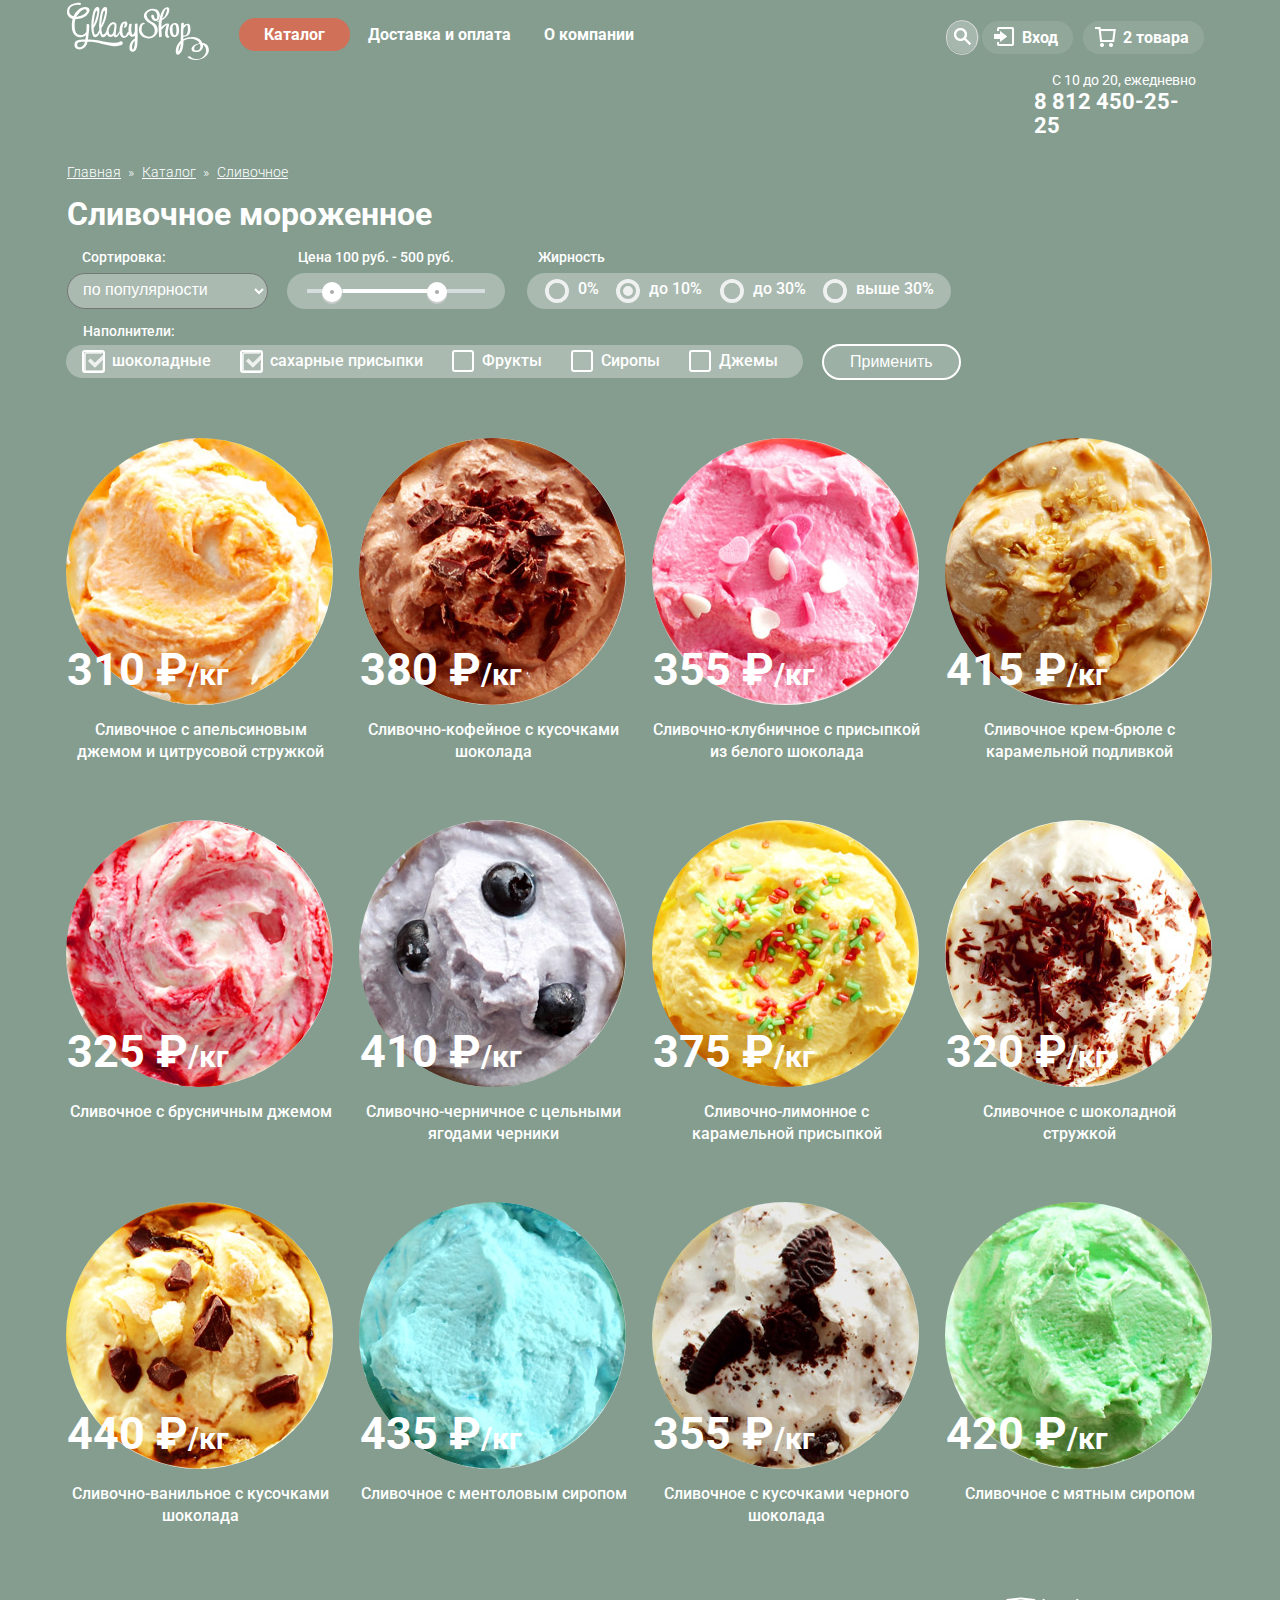
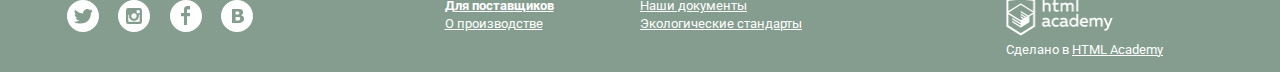
==== commit 2473bd28: "Поправил стиль в выпадающем списке, исправил шрифт у input, убрал отступы и пробелы в css, скоректир" ====
--- a/catalog.html
+++ b/catalog.html
@@ -94,8 +94,8 @@
       <span class="numbers">8 812 450-25-25</span>
       </div>
       <ul class="catalog-list">
-        <li class="catalog-list-item"><a href="/">Главная</a></li>
-        <li class="catalog-list-item"><a href="/catalog/">Каталог</a></li>  
+        <li class="catalog-list-item"><a href="index.html">Главная</a></li>
+        <li class="catalog-list-item"><a href="catalog.html">Каталог</a></li>  
         <li class="catalog-list-ice-cream"><a class="catalog-list-ice-cream-pick" href="/catalog/ice-cream/">Сливочное</a></li>
       </ul>
 
--- a/css/style.css
+++ b/css/style.css
@@ -118,108 +118,108 @@
 	color: #ffffff;
 }
 .site-wrapper {
-  min-width: 940px;
-  background-color: #849d8f;
-  background-image: url('../img/ice-1.png');
-  background-repeat: no-repeat;
-  background-position: top center;
-  transition: background-image 0.5s ease, background-color 0.5s ease;
+	min-width: 940px;
+    background-color: #849d8f;
+    background-image: url('../img/ice-1.png');
+    background-repeat: no-repeat;
+    background-position: top center;
+    transition: background-image 0.5s ease, background-color 0.5s ease;
 }
 .site-wrapper::before,
 .site-wrapper::after {
-  content: "";
-  visibility: hidden;
+   content: "";
+   visibility: hidden;
 }
 .site-wrapper::before {
-  background-image: url('../img/ice-2.png');
+   background-image: url('../img/ice-2.png');
 }
 .site-wrapper::after {
-  background-image: url('../img/ice-3.png');
+   background-image: url('../img/ice-3.png');
 }
 .slider {
-  position: relative;
-  padding-top: 321px;
-  text-align: center;
-  color: #ffffff;
+   position: relative;
+   padding-top: 321px;
+   text-align: center;
+   color: #ffffff;
 }
 .slider-list {
-  margin: 0;
-  padding: 0;
-  list-style: none;
+   margin: 0;
+   padding: 0;
+   list-style: none;
 }
 .slide-title {
-  width: 700px;
-  margin: 0 auto;
-  margin-bottom: 27px;
-  font-size: 60px;
-  line-height: 60px;
-  font-weight: 800;
+   width: 700px;
+   margin: 0 auto;
+   margin-bottom: 27px;
+   font-size: 60px;
+   line-height: 60px;
+   font-weight: 800;
 }
 .button {
-  display: inline-block;
-  padding: 12px 44px;
-  font-weight: 600;
-  font-size: 31px;
-  line-height: 41px;
-  text-align: center;
-  color: #ffffff;
-  vertical-align: top;
-  text-decoration: none;
-  text-shadow: 0 2px 5px rgba(160, 32, 11, 0.76);
-  background: linear-gradient(to bottom, #f26843 0%, #e74a35 100%);
-  border-radius: 50px;
-  box-shadow: 0 2px 2px rgba(172, 16, 0, 0.64);
-  border: none;
-  cursor: pointer;
+   display: inline-block;
+   padding: 12px 44px;
+   font-weight: 600;
+   font-size: 31px;
+   line-height: 41px;
+   text-align: center;
+   color: #ffffff;
+   vertical-align: top;
+   text-decoration: none;
+   text-shadow: 0 2px 5px rgba(160, 32, 11, 0.76);
+   background: linear-gradient(to bottom, #f26843 0%, #e74a35 100%);
+   border-radius: 50px;
+   box-shadow: 0 2px 2px rgba(172, 16, 0, 0.64);
+   border: none;
+   cursor: pointer;
 }
 .slider-controls label {
-  display: inline-block;
-  width: 17px;
-  height: 17px;
-  margin-right: 8px;
-  vertical-align: top;
-  background-color: transparent;
-  border: 2px solid #ffffff;
-  border-radius: 50%;
-  cursor: pointer;
+   display: inline-block;
+   width: 17px;
+   height: 17px;
+   margin-right: 8px;
+   vertical-align: top;
+   background-color: transparent;
+   border: 2px solid #ffffff;
+   border-radius: 50%;
+   cursor: pointer;
 }
 .slider-controls {
-  position: absolute;
-  bottom: 63px;
-  left: 0;
-  z-index: 20;
-  font-size: 0;
+   position: absolute;
+   bottom: 63px;
+   left: 0;
+   z-index: 20;
+   font-size: 0;
 }
 .visually-hidden {
-  position: absolute;
-  width: 1px;
-  height: 1px;
-  clip: rect(0, 0, 0, 0);
+   position: absolute;
+   width: 1px;
+   height: 1px;
+   clip: rect(0, 0, 0, 0);
 }
 .slide {
-  display: none;
+    display: none;
 }
 #product-1:checked ~ .site-wrapper {
-  background-color: #849d8f;
-  background-image: url('../img/ice-1.png');
+    background-color: #849d8f;
+    background-image: url('../img/ice-1.png');
 }
 #product-2:checked ~ .site-wrapper {
-  background-color: #8996a6;
-  background-image: url('../img/ice-2.png');
+    background-color: #8996a6;
+    background-image: url('../img/ice-2.png');
 }
 #product-3:checked ~ .site-wrapper {
-  background-color: #9d8b84;
-  background-image: url('../img/ice-3.png');
+    background-color: #9d8b84;
+    background-image: url('../img/ice-3.png');
 }
 #product-1:checked ~ .site-wrapper #slide1,
 #product-2:checked ~ .site-wrapper #slide2,
 #product-3:checked ~ .site-wrapper #slide3 {
-  display: block;
+    display: block;
 }
 #product-1:checked ~ .site-wrapper label[for="product-1"],
 #product-2:checked ~ .site-wrapper label[for="product-2"],
 #product-3:checked ~ .site-wrapper label[for="product-3"] {
-  background-color: #ffffff;
+    background-color: #ffffff;
 }
 .blog {
 	font-size: 16px;
@@ -328,100 +328,101 @@
     align-items: center;
 }
 .main-header img {
-  width: 153px;
-  height: 63px;
+    width: 153px;
+    height: 63px;
 }
 .main-header-logo {
 	display: block;
 }
 .main-navigation {
-  display: flex;
-  width: 1085px;
-  margin: 0;
-  padding: 0;	
-  justify-content: space-between;
-  list-style: none;
+    display: flex;
+    width: 1085px;
+    margin: 0;
+    padding: 0;	
+    justify-content: space-between;
+    list-style: none;
 }
 .main-navigation ul {
-  margin: 0;
-  margin-left: 30px;
-  padding: 0;
+    margin: 0;
+    margin-left: 30px;
+    padding: 0;
 }
 .main-navigation li {
-  position: relative;
-  display: flex;
-  align-items: center;
-  min-height: 18px;
-  vertical-align: top;
+    position: relative;
+    display: flex;
+    align-items: center;
+    min-height: 18px;
+    vertical-align: top;
 }
 .site-navigation-list {
-  position: absolute;
-  top: 32px;
-  left: -38px;
-  display: none;
-  width: 145px;
-  padding: 0;
-  color: #323232;
-  background-color: #f8f7f4;
-  border-radius: 5px;
-  box-shadow: 0px 20px 20px 0px rgba(0, 0, 0, 0.6);
+    position: absolute;
+    top: 32px;
+    left: -38px;
+    display: none;
+    width: 145px;
+    padding: 0;
+    color: #323232;
+    background-color: #f8f7f4;
+    border-radius: 5px;
+    box-shadow: 0px 20px 20px 0px rgba(0, 0, 0, 0.6);
 }
 li:hover .site-navigation-list {
-  display: block;
-  z-index: 100;
+    display: block;
+    z-index: 100;
 }
 .site-navigation-list li {
-  margin: 0;
-  margin-top: 2px;
-  margin-bottom: 3px;
-  padding: 0;
+    margin: 0;
+    margin-top: 2px;
+    margin-bottom: 3px;
+    padding: 0;
 }
 .site-navigation-list li:first-child {
-  display: block;
-  width: 113px;
-  margin-right: 8px;
-  margin-top: 0px;
-  margin-left: 6px;
-  padding-top: 11px;
-  padding-bottom: 4px;
-  padding-left: 16px;
-  border-bottom: 1px solid #d1d0ce;
-  min-height: 17px;
+    display: block;
+    width: 113px;
+    margin-right: 8px;
+    margin-top: 0px;
+    margin-left: 6px;
+    padding-top: 11px;
+    padding-bottom: 4px;
+    padding-left: 16px;
+    border-bottom: 1px solid #d1d0ce;
+    min-height: 17px;
 }
 .site-navigation-list a {
-  display: block;
-  width: 123px;
-  margin: 0;
-  padding-top: 5px;
-  padding-bottom: 6px;
-  padding-left: 20px;
-  font-size: 14px;
-  line-height: 16px;
-  color: #323232;
-  border: 0;
+    display: block;
+    width: 123px;
+    margin: 0;
+    padding-top: 5px;
+    padding-bottom: 6px;
+    padding-left: 20px;
+    font-size: 14px;
+    line-height: 16px;
+    color: #323232;
+    border: 0;
+    font-weight: 400;
 }
 .site-navigation-list a:active {
-  margin: 0;
-  background-color: #d07058;
-  border-radius: 0;
-  box-shadow: none;
+    margin: 0;
+    background-color: #d07058;
+    border-radius: 0;
+    box-shadow: none;
 }
 .site-navigation-list a:hover,
 .site-navigation-list a:active {
-  font-weight: 400;
+    font-weight: 400;
 }
 .site-navigation-list a:hover {
-  margin: 0;
-  color: #323232;
-  background-color: #fbded7;
-  border-radius: 0;
+    margin: 0;
+    color: #323232;
+    background-color: #fbded7;
+    border-radius: 0;
 }
 .site-navigation-list a:active {
-  margin: 0;
-  color: #323232;
-  background-color: #f6b5a5;
-  border-radius: 0;
-  box-shadow: none;
+    margin: 0;
+    color: #323232;
+    background-color: #f6b5a5;
+    border-radius: 0;
+    box-shadow: none;
 }
 .site-navigation {
 	margin: 0;
@@ -498,9 +499,8 @@
     top: 5px;
     left: 0px;
     position: absolute;
-    display: inline-block;
+    display: block;
     background-image: url('../img/search.png');
-    background-position: 0 0;
  }
  .search-form:hover::after {
     content: "";
@@ -649,10 +649,10 @@
     top: -6px;
 }
 .container {
-  width: 1146px;
-  margin: 0 auto;
-  padding: 0 20px;
-  margin-bottom: 20px; 
+    width: 1146px;
+    margin: 0 auto;
+    padding: 0 20px;
+    margin-bottom: 20px; 
 }
 .time-phone-box {
 	margin-right: 10px;
@@ -672,6 +672,10 @@
 	display: flex;
 	margin: 0;
 	padding: 0;
+	left: 0;
+	right: 0;
+	bottom: 0;
+	top: 0;
 	justify-content: space-between;	
 }
 .promo-item {
@@ -702,7 +706,6 @@
 	margin: 0 auto;
 	margin-top: 10px;
 	padding: 0 10px;
-
 	justify-content: space-between;
 }
 .social-list {
@@ -766,7 +769,7 @@
 .sort-cost-location {
 	display: flex;
 	position: relative;
-	width: 1146px;
+
 	margin: 0 auto;
 	justify-content: flex-start;
 }
@@ -783,318 +786,319 @@
 	justify-content: space-between;
 }
 .promo-item {
-  width: 520px;
-  margin-top: 41px;
-  margin-bottom: 40px;
-  padding: 15px 21px 23px 19px;
-  min-height: 191px;
+    width: 520px;
+    margin-top: 41px;
+    margin-bottom: 40px;
+    padding: 15px 21px 23px 19px;
+    min-height: 191px;
 }
 .promo-item:first-child {
-  background-color: #73172b;
-  background-image: url('../img/raspberry.jpg');
-  border-radius: 15px;
+    background-color: #73172b;
+    background-image: url('../img/raspberry.jpg');
+    border-radius: 15px;
 }
 .promo-item:last-child {
-  background-color: #3a2217;
-  background-image: url('../img/chocolate.jpg');
-  border-radius: 15px;
+    background-color: #3a2217;
+    background-image: url('../img/chocolate.jpg');
+    border-radius: 15px;
 }
 .promo-item h2 {
-  margin-bottom: -2px;
+    margin-bottom: -2px;
 }
 .promo-item p {
-  margin-bottom: 44px;
-  font-weight: 700;
-  font-size: 18px;
-  line-height: 22px;
+    margin-bottom: 44px;
+    font-weight: 700;
+    font-size: 18px;
+    line-height: 22px;
 }
 .promo-item .button {
-  display: inline-block;
-  margin-left: 330px;
-  padding: 10px 25px 11px 21px;
-  font-weight: 700;
-  font-size: 18px;
-  line-height: 24px;
-  text-align: center;
-  min-height: 24px;
+    display: inline-block;
+    margin-left: 330px;
+    padding: 10px 25px 11px 21px;
+    font-weight: 700;
+    font-size: 18px;
+    line-height: 24px;
+    text-align: center;
+    min-height: 24px;
 }
 .shop {
-  width: 1110px;
-  margin-top: 80px;
-  margin-bottom: 40px;
-  padding: 25px 15px 22px 20px;
-  font-size: 16px;
-  line-height: 22px;
-  color: #323232;
-  background-color: #eadcbe;
-  background-image: url('../img/waffle.png');
-  min-height: 246px;
-  border-radius: 15px;
+    margin-top: 80px;
+    margin-bottom: 40px;
+    padding: 25px 15px 22px 20px;
+    font-size: 16px;
+    line-height: 22px;
+    color: #323232;
+    background-color: #eadcbe;
+    background-image: url('../img/waffle.png');
+    min-height: 246px;
+    border-radius: 15px;
 }
 .shop-block {
-  display: flex;
-  justify-content: space-between;
+    display: flex;
+    justify-content: space-between;
+    left: 0;
+    right: 0;
+    bottom: 0;
+    top: 0;
+    width: auto;
 }
 .shop p {  
-  margin: 0;
-  width: 478px;
-  padding-left: 57px;
+    margin: 0;
+    width: 478px;
+    padding-left: 57px;
 }
 .shop > p {
-  width: auto;
-  margin-bottom: 10px;
-  padding-left: 0;
-  font-weight: 500;
-  font-size: 24px;
-  line-height: 30px;
+    width: auto;
+    margin-bottom: 10px;
+    padding-left: 0;
+    font-weight: 500;
+    font-size: 24px;
+    line-height: 30px;
 }
 .shop-left {
-  display: block;
-  margin: 0;
-  padding: 0;
-  top: 20px;
-  margin-right: 20px;
-
+    display: block;
+    margin: 0;
+    padding: 0;
+    top: 20px;
+    margin-right: 20px;
 }
 .shop-right {
-  display: block;
+    display: block;
 }
 .blog {
-  margin-bottom: 40px;
-  width: 540px;
-  padding: 22px 0px 0px 20px;
-  color: black;
-  font-size: 16px;
-  line-height: 22px;
-  background-color: white;
-  background-image: url('../img/strawberry.png');
-  min-height: 198px;
-  border-radius: 15px;
+    margin-bottom: 40px;
+    width: 540px;
+    padding: 22px 0px 0px 20px;
+    color: black;
+    font-size: 16px;
+    line-height: 22px;
+    background-color: white;
+    background-image: url('../img/strawberry.png');
+    min-height: 198px;
+    border-radius: 15px;
 }
 .blog p {
-  margin: 0;
-  margin-bottom: 5px;
+    margin: 0;
+    margin-bottom: 5px;
 }
 .blog a {
-  display: inline-block;
-  width: 290px;
-  font-weight: 700;
-  font-size: 24px;
-  line-height: 30px;
-  color: black;
-  border: 0;
-  text-decoration: underline;
-  vertical-align: top;
+    display: inline-block;
+    width: 290px;
+    font-weight: 700;
+    font-size: 24px;
+    line-height: 30px;
+    color: black;
+    border: 0;
+    text-decoration: underline;
+    vertical-align: top;
 }
 .subscription {
-  width: 560px;
-  background-image: url('../img/post-image.png');
-  border-radius: 15px;
-  min-height: 220px;
-  height: auto;
+    width: 560px;
+    background-image: url('../img/post-image.png');
+    border-radius: 15px;
+    min-height: 220px;
+    height: auto;
 }
 .subscription .wrap {
-  width: 511px;
-  margin: 0 auto;
-  margin-top: 5px;
-  padding: 29px 18px 29px 21px;
-  background-color: #f8f7f4;
-  min-height: 151px;
-  vertical-align: middle;
-  border-radius: 10px;
+    width: 511px;
+    margin: 0 auto;
+    margin-top: 5px;
+    padding: 29px 18px 29px 21px;
+    background-color: #f8f7f4;
+    min-height: 151px;
+    vertical-align: middle;
+    border-radius: 10px;
 }
 .subscription p {
-  margin: 0;
-  margin-bottom: 37px;
-  font-size: 16px;
-  line-height: 22px;
+    margin: 0;
+    margin-bottom: 37px;
+    font-size: 16px;
+    line-height: 22px;
 }
 .subscription input[type="email"] {
-  width: 349px;
-  margin-right: 4px;
-  padding-top: 8px;
-  padding-bottom: 8px;
-  padding-left: 15px;
-  border: 1px solid rgba(70, 70, 70, 0.48);
-  border-radius: 4px;
-  min-height: 13px;
+    width: 349px;
+    margin-right: 4px;
+    padding-top: 8px;
+    padding-bottom: 8px;
+    padding-left: 15px;
+    border: 1px solid rgba(70, 70, 70, 0.48);
+    border-radius: 4px;
+    min-height: 13px;
 }
 .subscription input[type="submit"] {
-  position: relative;
-  left: 6px;
-  top: -1px;
-  width: 130px;
-  height: 45px;
-  font-size: 18px;
-  line-height: 22px;
-  color: white;
+    position: relative;
+    left: 6px;
+    top: -1px;
+    width: 130px;
+    height: 45px;
+    font-size: 18px;
+    line-height: 22px;
+    color: white;
 }
 .wrap .button {
-  display: inline-block;
-  padding: 8px 10px 8px 11px;
-  font-weight: bold;
-  font-size: 18px;
-  line-height: 24px;
-  text-align: center;
-  min-height: 24px;
-  color: #ffffff;
+    display: inline-block;
+    padding: 8px 10px 8px 11px;
+    font-weight: bold;
+    font-size: 18px;
+    line-height: 24px;
+    text-align: center;
+    min-height: 24px;
+    color: #ffffff;
 }
 .feedback {
-  position: relative;
-  width: auto;
-  margin: 0px auto;
-  background-color: #e9e1c2; 
-  background-image: url('../img/map.png');
-  background-repeat: no-repeat;
+    position: relative;
+    width: auto;
+    margin: 0px auto;
+    background-color: #e9e1c2; 
+    background-image: url('../img/map.png');
+    background-repeat: no-repeat;
 }
 .feedback p {
-  margin: 0;
+    margin: 0;
 }
 .map-info {
-  position: absolute;
-  top: 0;
-  right: 0;
-  width: 277px;
-  margin-top: 63px;
-  margin-right: 27px;
-  padding-top: 30px;
-  padding-left: 25px;
-  background-color: white;
-  border-radius: 10px;
-  min-height: 270px;
+    position: absolute;
+    top: 0;
+    right: 0;
+    width: 277px;
+    margin-top: 63px;
+    margin-right: 27px;
+    padding-top: 30px;
+    padding-left: 25px;
+    background-color: white;
+    border-radius: 10px;
+    min-height: 270px;
 }
 .feedback .button {
-  display: inline-block;
-  margin: 0;
-  padding: 0;
-  width: 250px;
-  margin-left: 1px;
-  padding-top: 9px;
-  font-weight: bold;
-  font-size: 18px;
-  line-height: 24px;
-  min-height: 36px;
-  text-align: center;
-  vertical-align: top;
+    display: inline-block;
+    margin: 0;
+    padding: 0;
+    width: 250px;
+    margin-left: 1px;
+    padding-top: 9px;
+    font-weight: bold;
+    font-size: 18px;
+    line-height: 24px;
+    min-height: 36px;
+    text-align: center;
+    vertical-align: top;
 }
 .map-info p {
-  margin-bottom: 25px;
-  font-size: 14px;
-  line-height: 20px;
-  color: black;
+    margin-bottom: 25px;
+    font-size: 14px;
+    line-height: 20px;
+    color: black;
 }
 .hits-box {
-  margin-bottom: 40px;
-  margin: 0;
-  padding: 0;
-  font-size: 16px;
-  line-height: 22px;
-  min-height: 246px;
+    margin-bottom: 40px;
+    margin: 0;
+    padding: 0;
+    font-size: 16px;
+    line-height: 22px;
+    min-height: 246px;
 }
 .box-item,
 .item-hover-content {
-  position: relative;
-  display: inline-block;
-
-  width: 267px;
-  margin-right: 26px;
-  margin-bottom: 40px;
-  text-align: center;
-  vertical-align: top;
-  min-height: 322px;
+    position: relative;
+    display: inline-block;
+    width: 267px;
+    margin-right: 26px;
+    margin-bottom: 40px;
+    text-align: center;
+    vertical-align: top;
+    min-height: 322px;
 }
 .item-hover-content {
-  margin-bottom: -22px;
+    margin-bottom: -22px;
 }
 .item-hover {
-  position: absolute;
-  top: -5px;
-  left: -5px;
-  width: 277px;
-  padding: 0;
-  background-color: inherit;
-  border-radius: 4px;
-  z-index: 45;
+    position: absolute;
+    top: -5px;
+    left: -5px;
+    width: 277px;
+    padding: 0;
+    background-color: inherit;
+    border-radius: 4px;
+    z-index: 45;
 }
 .box-item:hover .item-hover {
-  background-color: rgba(97, 97, 96, 0.3); 
-  z-index: 50;
-  min-height: 353px;
+    background-color: rgba(97, 97, 96, 0.3); 
+    z-index: 50;
+    min-height: 353px;
 }
 .box-item:hover .btn-item-hover {
-  display: inline-block;
-  vertical-align: top;
-  z-index: 55;
+    display: inline-block;
+    vertical-align: top;
+    z-index: 55;
 }
 .btn-item-hover {
-  position: absolute;
-  left: 38px;
-  bottom: 21px;
-  display: none;
-  width: 170px;
-  padding: 11px 15px 1px 15px;
-  font-size: 18px;
-  line-height: 24px;
-  min-height: 34px;
+    position: absolute;
+    left: 38px;
+    bottom: 21px;
+    display: none;
+    width: 170px;
+    padding: 11px 15px 1px 15px;
+    font-size: 18px;
+    line-height: 24px;
+    min-height: 34px;
 }
 .item-hover-content {
-  top: 5px;
-  left: 5px;
+    top: 5px;
+    left: 5px;
 }
 .index-items .box-item::after {
-  content: "";
-  position: absolute;
-  left: 0;
-  top: 0;
-  width: 61px;
-  height: 61px;
-  background-color: inherit;
-  background-image: url('../img/hit.png');
-  z-index: 50;
+    content: "";
+    position: absolute;
+    left: 0;
+    top: 0;
+    width: 61px;
+    height: 61px;
+    background-color: inherit;
+    background-image: url('../img/hit.png');
+    z-index: 50;
 }
 .box-item:last-child {
-  margin-right: 0;
+    margin-right: 0;
 }
 .box-item img {
-  width: 267px;
-  height: 267px;
-  margin-left: -2px;
-  border-radius: 50%;
+    width: 267px;
+    height: 267px;
+    margin-left: -2px;
+    border-radius: 50%;
 }
 .item-price {
-  position: relative;
-  top: -94px;
-  font-weight: 700;
-  font-size: 30px;
-  line-height: 45px;
-  text-align: left;
+    position: relative;
+    top: -94px;
+    font-weight: 700;
+    font-size: 30px;
+    line-height: 45px;
+    text-align: left;
 }
 .item-price span {
-  font-size: 45px;
+    font-size: 45px;
 }
 .item-price img {
-  width: 31px;
-  height: 33px;
-  margin-left: -8px;
-  border-radius: 0;
+    width: 31px;
+    height: 33px;
+    margin-left: -8px;
+    border-radius: 0;
 }
 .item-hover-content a {
-  position: relative;
-  top: -102px;
-  line-height: 22px;
-  z-index: 20;
-  color: #ffffff;
+    position: relative;
+    top: -102px;
+    line-height: 22px;
+    z-index: 20;
+    color: #ffffff;
 }
 .item-wrap-a {
-  width: 258px;
-  margin: 0 auto;
+    width: 258px;
+    margin: 0 auto;
 }
 .catalog-box {
 	margin-top: 20px;
 	display: flex;
 	justify-content: space-between;
 }
-
 .filter-type-container::after {
     top: 15px;
     right: 15px;
@@ -1213,7 +1217,6 @@
 	position: relative;
     display: flex;
     justify-content: space-between;
-    width: 1020px;
 }
 .fillings-filter-name {
     position: relative;
@@ -1224,10 +1227,11 @@
     text-overflow: ellipsis;
 }
 .fillings-filter {
-	position: absolute;
+	position: relative;
 	margin: 0;
 	padding: 0;
 	top: 70px;
+	left: -410px;
     padding-left: 16px;
     padding-top: 5px;
     background: #aabab0;
@@ -1289,7 +1293,7 @@
 	box-shadow: inset 0 2px 1px #696969;
 }
 .products {
-	margin-top: 100px;
+	margin-top: 130px;
 }
 .appointment-form {
     position: fixed;
@@ -1318,6 +1322,7 @@
     box-sizing: border-box;
     width: 267px;
     margin-left: 0;
+    font-family: Roboto;
 }
 .name-feedback {
 	margin-top: 20px;
@@ -1418,44 +1423,44 @@
 	background-color: transparent;
 }
 .filter-item {
-  margin: 0;
-  padding: 0;
-  border: none;
+    margin: 0;
+    padding: 0;
+    border: none;
 }
 .range-controls {
-  position: relative;
-  height: 20px;
-  padding-top: 16px;
-  padding-right: 20px;
-  padding-left: 20px;
+    position: relative;
+    height: 20px;
+    padding-top: 16px;
+    padding-right: 20px;
+    padding-left: 20px;
 }
 .range-controls .scale {
-  height: 4px;
-  background: #d7dcde;
+    height: 4px;
+    background: #d7dcde;
 }
 .range-controls .bar {
-  width: 70%;
-  height: 4px;
-  background: #ffffff;
+    width: 70%;
+    height: 4px;
+    background: #ffffff;
 }
 .range-controls .toggle {
-  position: absolute;
-  top: 9px;
-  left: 40px;
-  width: 4px;
-  height: 4px;
-  padding: 0;
-  border: 8px solid #ffffff;
-  background-color: #ababab;
-  border-radius: 50%;
-  box-shadow: 0 2px 1px 0 #cfcfcf;
-  cursor: pointer;
+    position: absolute;
+    top: 9px;
+    left: 40px;
+    width: 4px;
+    height: 4px;
+    padding: 0;
+    border: 8px solid #ffffff;
+    background-color: #ababab;
+    border-radius: 50%;
+    box-shadow: 0 2px 1px 0 #cfcfcf;
+    cursor: pointer;
 }
 .range-controls .toggle-min {
-  left: 35px;
+    left: 35px;
 }
 .range-controls .toggle-max {
-  left: 140px;
+    left: 140px;
 }
 .filter-button {
 	position: absolute;
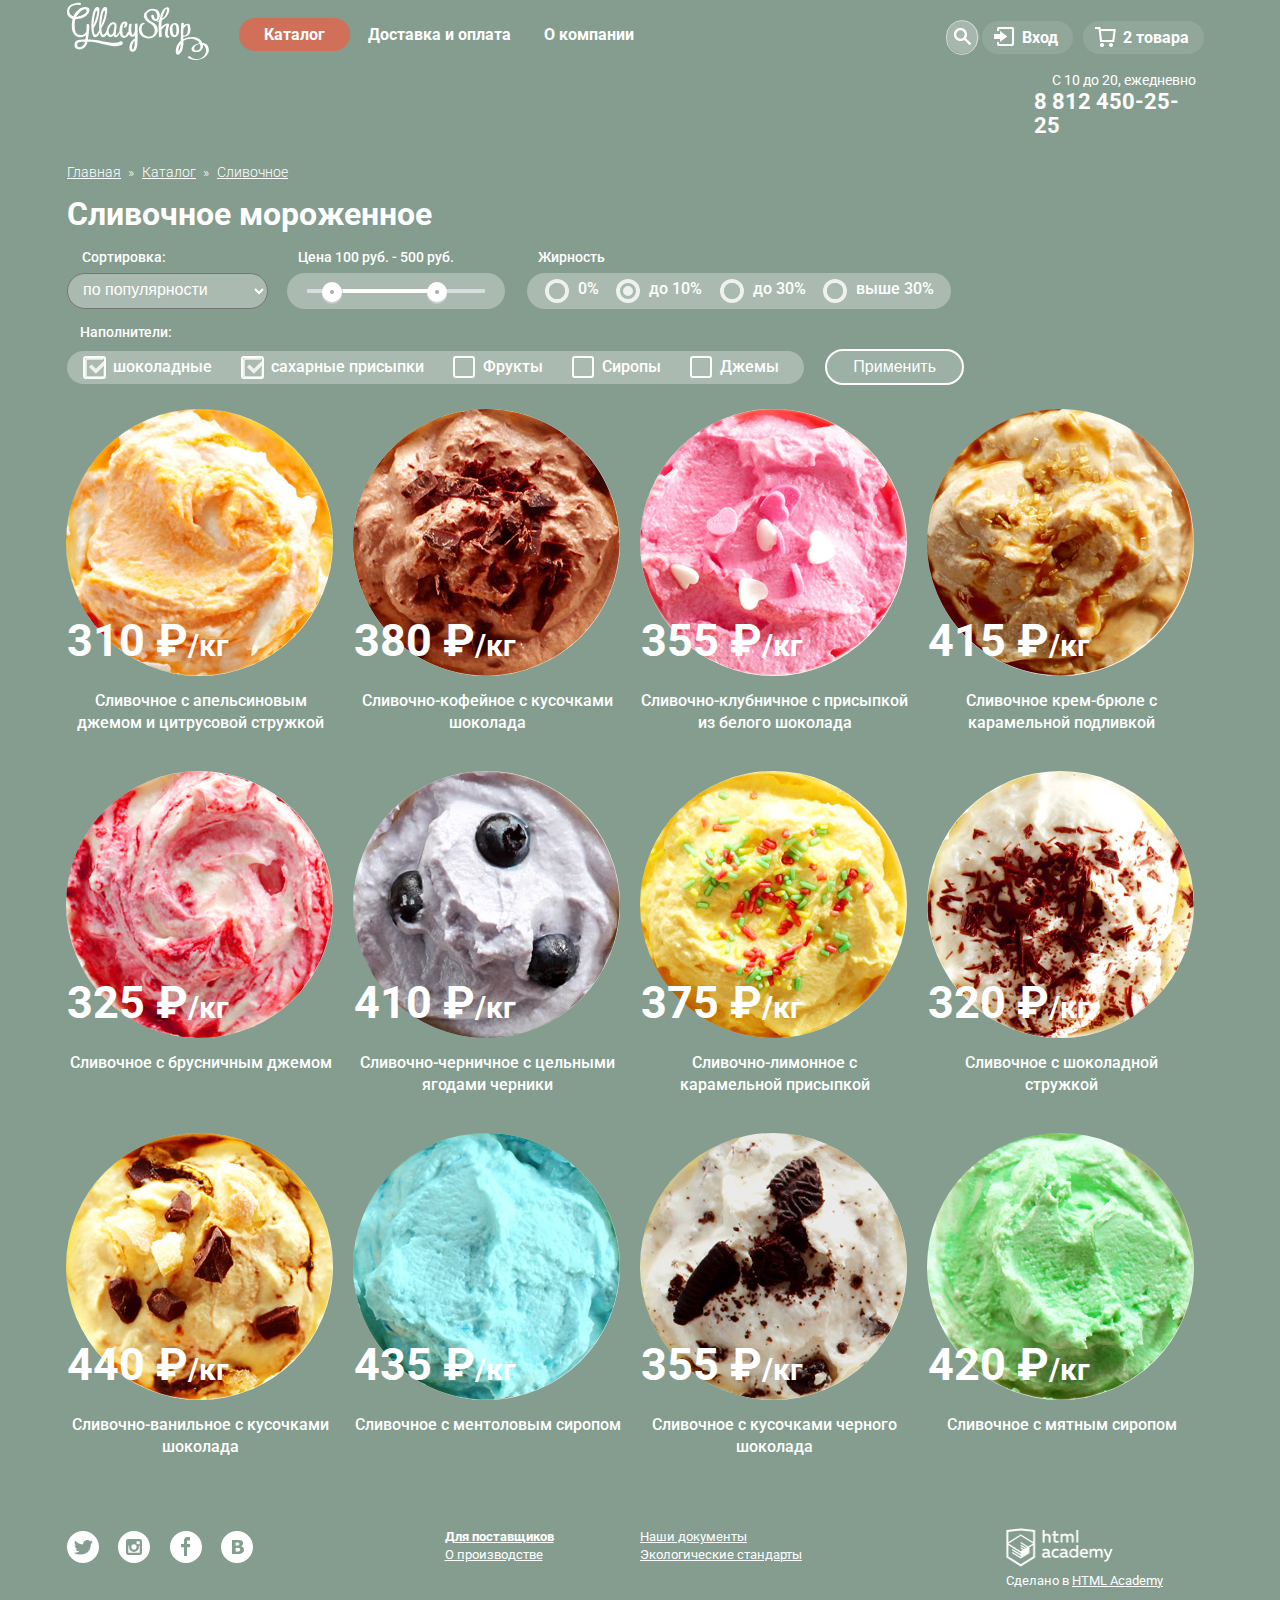
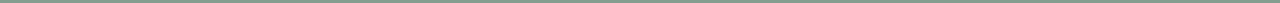
==== commit 29cc46eb: "Убрал строки в каталоге и сделал один блок, добавил всем input шрифт, корректировка в IE, ссылка в ф" ====
--- a/catalog.html
+++ b/catalog.html
@@ -148,7 +148,7 @@
               <label for="filter-fat-more-30">выше 30%</label>
         
           </div>
-      </div>
+      
             <div class="fillings-wrap">
             <div class="fillings-filter-name">Наполнители:</div>
               <div class="fillings-filter">
@@ -169,14 +169,14 @@
               </div>
               <button class="filter-button" type="submit" value="Применить">Применить</button>
             </div>
+          </div>
         </form>
       </section>
 
 
-
   		<section class="products">
   			<h2 class="visually-hidden">Каталог сливочного мороженного</h2>
-        <div class="catalog-box">
+
         <section class="box-item">
           <div class="item-hover">
              <a class="button btn-item-hover" href="#">Быстрый просмотр</a>
@@ -217,9 +217,7 @@
                 </div>
           </div>
         </section>
-        </div>
-
-        <div class="catalog-box">
+
         <section class="box-item">
           <div class="item-hover">
              <a class="button btn-item-hover" href="#">Быстрый просмотр</a>
@@ -260,9 +258,7 @@
                 </div>
           </div>
         </section>
-        </div>
-
-        <div class="catalog-box">
+
         <section class="box-item">
           <div class="item-hover">
              <a class="button btn-item-hover" href="#">Быстрый просмотр</a>
@@ -303,7 +299,7 @@
                 </div>
           </div>
         </section>
-        </div>
+
 
   		</section>
   </main>
@@ -338,7 +334,7 @@
         <a class="footer-logo">
         <img src="img/logo-htmlacademy-small.png" width="107" height="40" alt="Логотип HTML Academy">
         </a><br>
-        Сделано в <a href="https://htmlacademy.ru">HTML Academy</a>
+        Сделано в <a href="https://htmlacademy.ru/intensive/htmlcss">HTML Academy</a>
         </p>
     </footer>
   </body>
--- a/css/style.css
+++ b/css/style.css
@@ -127,74 +127,74 @@
 }
 .site-wrapper::before,
 .site-wrapper::after {
-   content: "";
-   visibility: hidden;
+    content: "";
+    visibility: hidden;
 }
 .site-wrapper::before {
-   background-image: url('../img/ice-2.png');
+    background-image: url('../img/ice-2.png');
 }
 .site-wrapper::after {
-   background-image: url('../img/ice-3.png');
+    background-image: url('../img/ice-3.png');
 }
 .slider {
-   position: relative;
-   padding-top: 321px;
-   text-align: center;
-   color: #ffffff;
+    position: relative;
+    padding-top: 321px;
+    text-align: center;
+    color: #ffffff;
 }
 .slider-list {
-   margin: 0;
-   padding: 0;
-   list-style: none;
+    margin: 0;
+    padding: 0;
+    list-style: none;
 }
 .slide-title {
-   width: 700px;
-   margin: 0 auto;
-   margin-bottom: 27px;
-   font-size: 60px;
-   line-height: 60px;
-   font-weight: 800;
+    width: 700px;
+    margin: 0 auto;
+    margin-bottom: 27px;
+    font-size: 60px;
+    line-height: 60px;
+    font-weight: 800;
 }
 .button {
-   display: inline-block;
-   padding: 12px 44px;
-   font-weight: 600;
-   font-size: 31px;
-   line-height: 41px;
-   text-align: center;
-   color: #ffffff;
-   vertical-align: top;
-   text-decoration: none;
-   text-shadow: 0 2px 5px rgba(160, 32, 11, 0.76);
-   background: linear-gradient(to bottom, #f26843 0%, #e74a35 100%);
-   border-radius: 50px;
-   box-shadow: 0 2px 2px rgba(172, 16, 0, 0.64);
-   border: none;
-   cursor: pointer;
+    display: inline-block;
+    padding: 12px 44px;
+    font-weight: 600;
+    font-size: 31px;
+    line-height: 41px;
+    text-align: center;
+    color: #ffffff;
+    vertical-align: top;
+    text-decoration: none;
+    text-shadow: 0 2px 5px rgba(160, 32, 11, 0.76);
+    background: linear-gradient(to bottom, #f26843 0%, #e74a35 100%);
+    border-radius: 50px;
+    box-shadow: 0 2px 2px rgba(172, 16, 0, 0.64);
+    border: none;
+    cursor: pointer;
 }
 .slider-controls label {
-   display: inline-block;
-   width: 17px;
-   height: 17px;
-   margin-right: 8px;
-   vertical-align: top;
-   background-color: transparent;
-   border: 2px solid #ffffff;
-   border-radius: 50%;
-   cursor: pointer;
+    display: inline-block;
+    width: 17px;
+    height: 17px;
+    margin-right: 8px;
+    vertical-align: top;
+    background-color: transparent;
+    border: 2px solid #ffffff;
+    border-radius: 50%;
+    cursor: pointer;
 }
 .slider-controls {
-   position: absolute;
-   bottom: 63px;
-   left: 0;
-   z-index: 20;
-   font-size: 0;
+    position: absolute;
+    bottom: 63px;
+    left: 0;
+    z-index: 20;
+    font-size: 0;
 }
 .visually-hidden {
-   position: absolute;
-   width: 1px;
-   height: 1px;
-   clip: rect(0, 0, 0, 0);
+    position: absolute;
+    width: 1px;
+    height: 1px;
+    clip: rect(0, 0, 0, 0);
 }
 .slide {
     display: none;
@@ -271,28 +271,28 @@
 	color: #ffffff;
 	text-decoration: underline;
 }
-.footer-logo a:hover,
-.work-info a:hover {
+.footer-logo a:hover {
 	font-size: 13px;
 	line-height: 18px;
 	font-weight: normal;
 	color: #ffbc9e
 }
-.operation-info a:hover {
+.operation-info a:hover,
+.work-info a:focus {
 	font-size: 13px;
 	line-height: 18px;
 	font-weight: normal;
 	color: #ffbc9e
 }
 .footer-logo a:focus,
-.work-info a:focus {
-	font-size: 5px;
-	line-height: 5px;
+.work-info a:hover {
+	font-size: 13px;
+	line-height: 18px;
 	color: #ffbc9e;
 }
 .operation-info a:focus {
-	font-size: 5px;
-	line-height: 5px;
+	font-size: 13px;
+	line-height: 18px;
 	color: #ffbc9e;
 }
 .address-template {
@@ -650,6 +650,7 @@
 }
 .container {
     width: 1146px;
+    display: block;
     margin: 0 auto;
     padding: 0 20px;
     margin-bottom: 20px; 
@@ -924,6 +925,7 @@
     border: 1px solid rgba(70, 70, 70, 0.48);
     border-radius: 4px;
     min-height: 13px;
+    font-family: Roboto;
 }
 .subscription input[type="submit"] {
     position: relative;
@@ -933,6 +935,7 @@
     height: 45px;
     font-size: 18px;
     line-height: 22px;
+    font-family: Roboto;
     color: white;
 }
 .wrap .button {
@@ -997,12 +1000,16 @@
     line-height: 22px;
     min-height: 246px;
 }
+.catalog-box {
+	display: flex;
+	justify-content: space-between;
+}
 .box-item,
 .item-hover-content {
     position: relative;
     display: inline-block;
     width: 267px;
-    margin-right: 26px;
+    margin-right: 16px;
     margin-bottom: 40px;
     text-align: center;
     vertical-align: top;
@@ -1093,11 +1100,6 @@
 .item-wrap-a {
     width: 258px;
     margin: 0 auto;
-}
-.catalog-box {
-	margin-top: 20px;
-	display: flex;
-	justify-content: space-between;
 }
 .filter-type-container::after {
     top: 15px;
@@ -1212,6 +1214,7 @@
     height: 10px;
     background-color: #fff;
     border-radius: 50%;
+    font-family: Roboto;
 }
 .fillings-wrap {
 	position: relative;
@@ -1220,7 +1223,8 @@
 }
 .fillings-filter-name {
     position: relative;
-    top: 45px;
+    top: 75px;
+    left: -205px;
     max-width: 170px;
     padding-left: 16px;
     font-size: 14px;
@@ -1228,10 +1232,9 @@
 }
 .fillings-filter {
 	position: relative;
-	margin: 0;
-	padding: 0;
-	top: 70px;
-	left: -410px;
+	top: 105px;
+	left: -310px;
+	margin-left: 0;
     padding-left: 16px;
     padding-top: 5px;
     background: #aabab0;
@@ -1268,6 +1271,7 @@
     width: 19px;
     height: 19px;
     background-image: url('../img/checkbox-on.png');
+    font-family: Roboto;
 }
 .apply {
 	position: absolute;
@@ -1464,8 +1468,8 @@
 }
 .filter-button {
 	position: absolute;
-	top: 49px;
-	left: 755px;
+	top: 83px;
+    right: 150px;
 }
 .basket-form {
     position: absolute;
